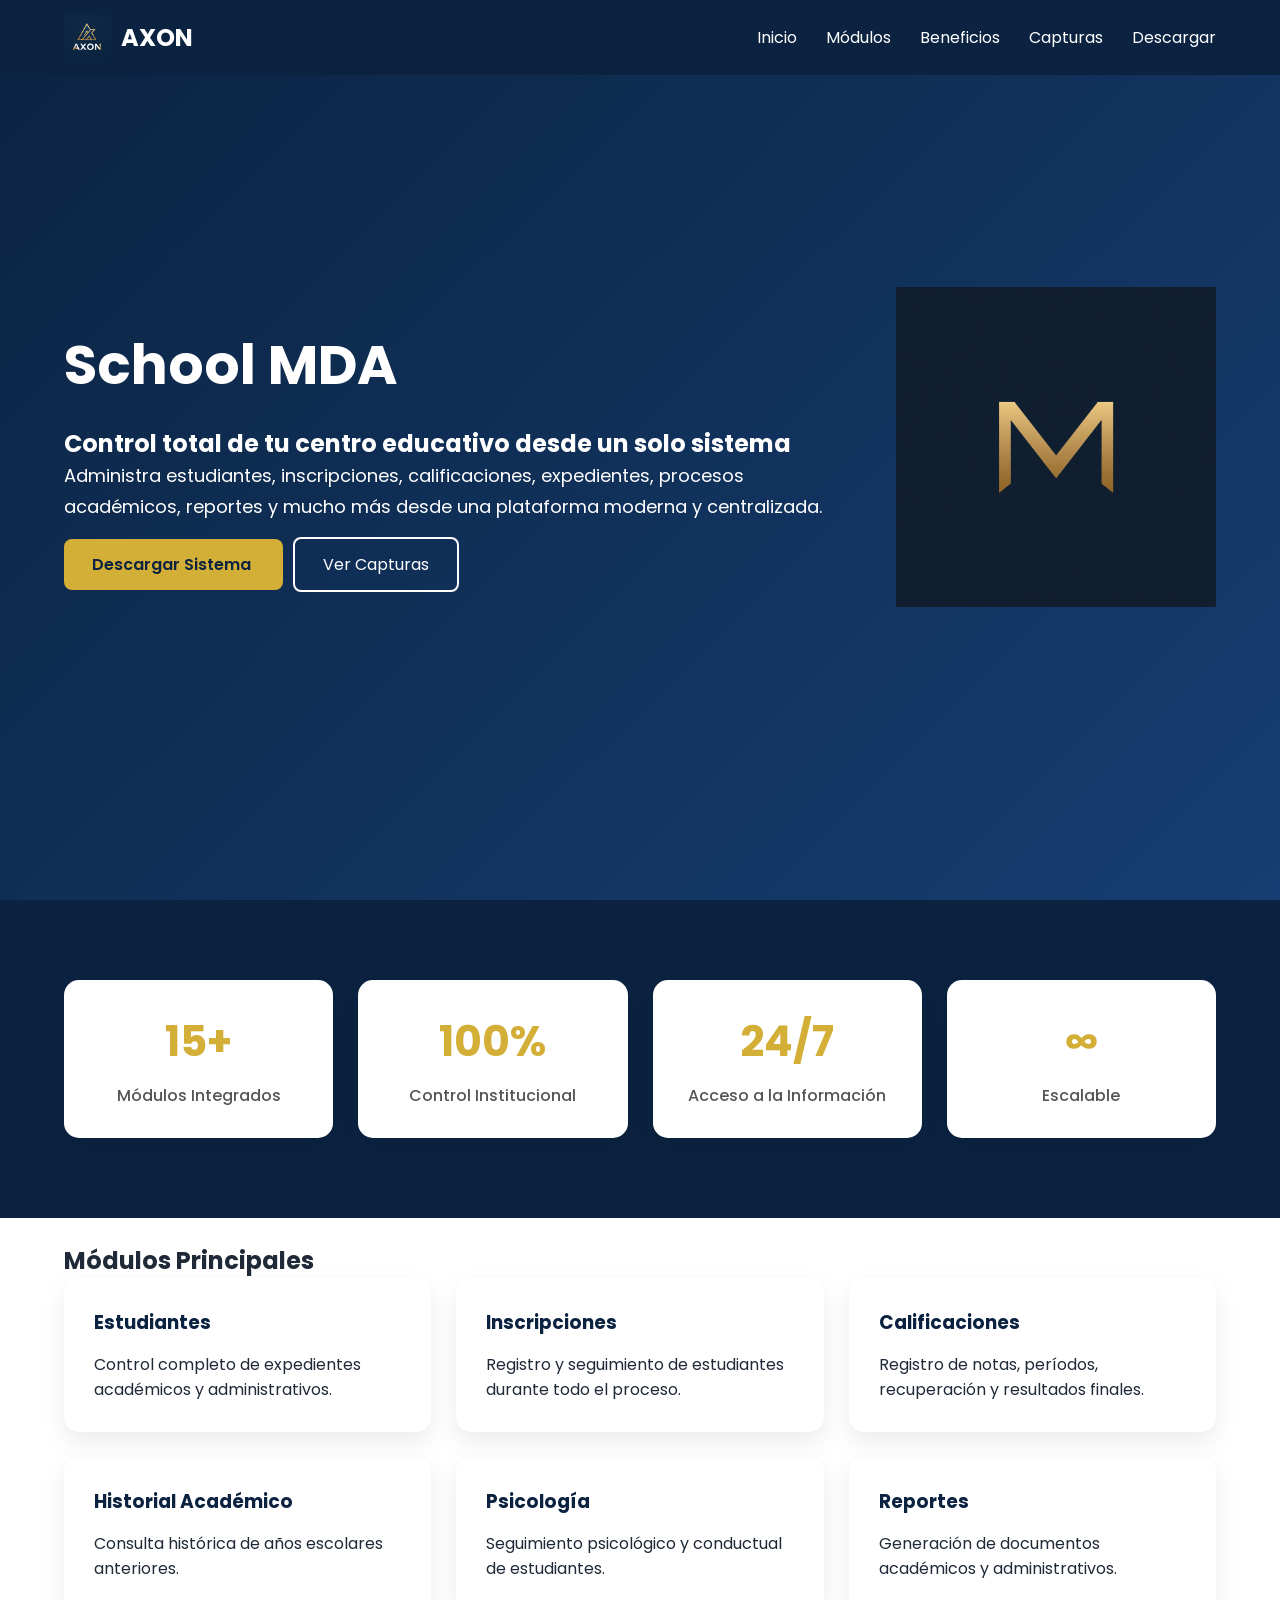
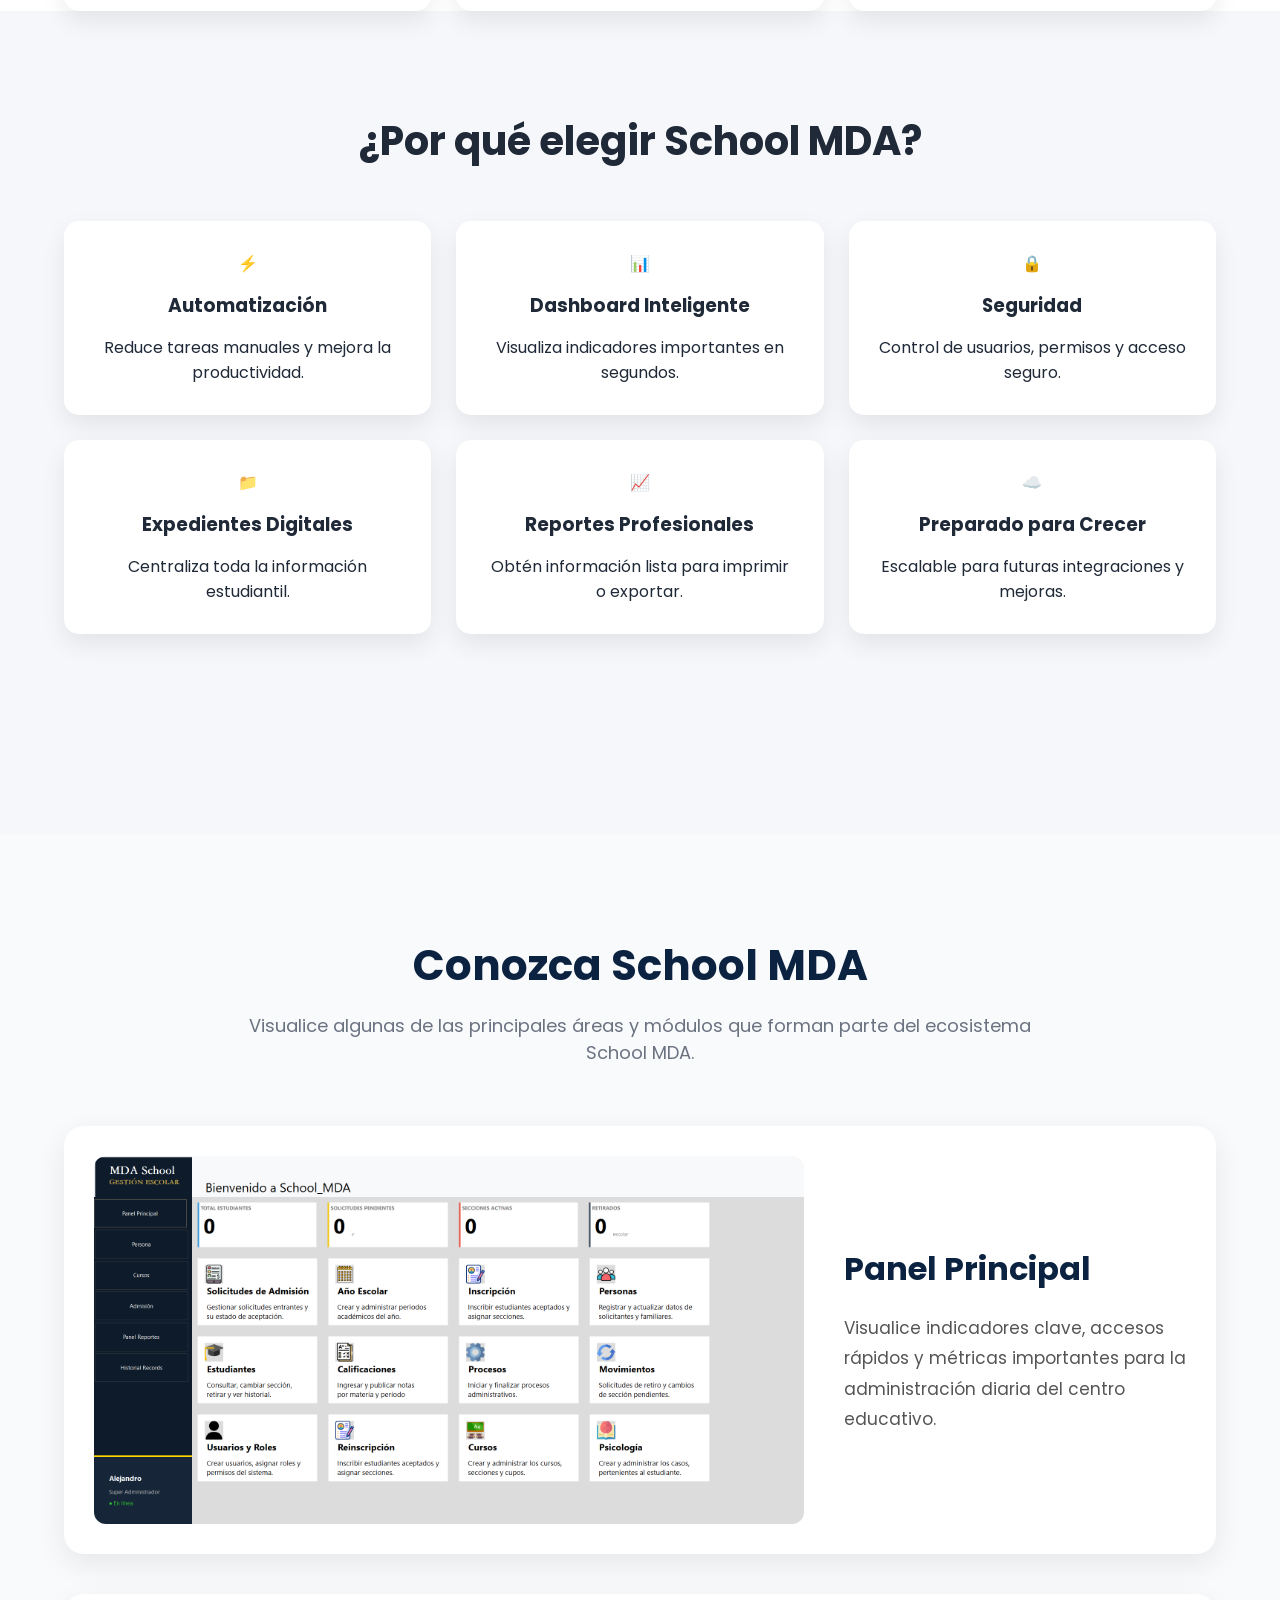
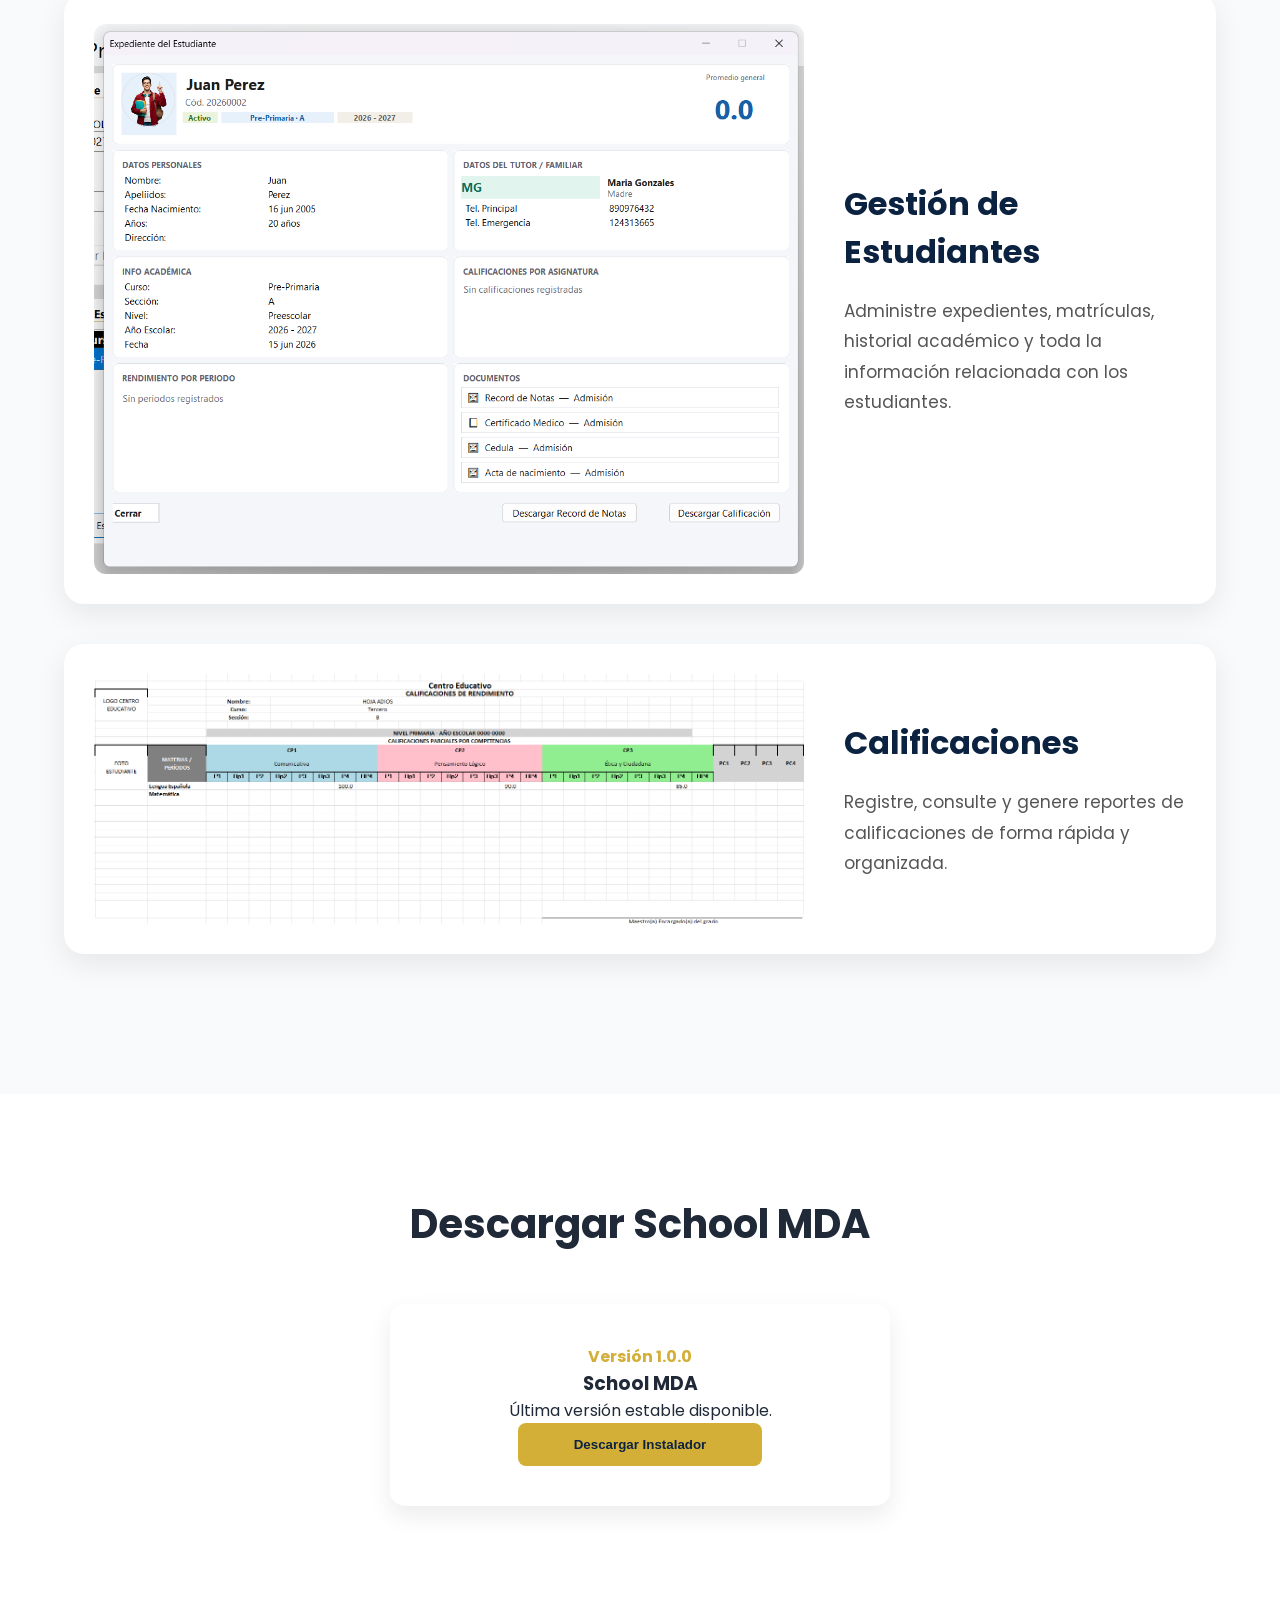
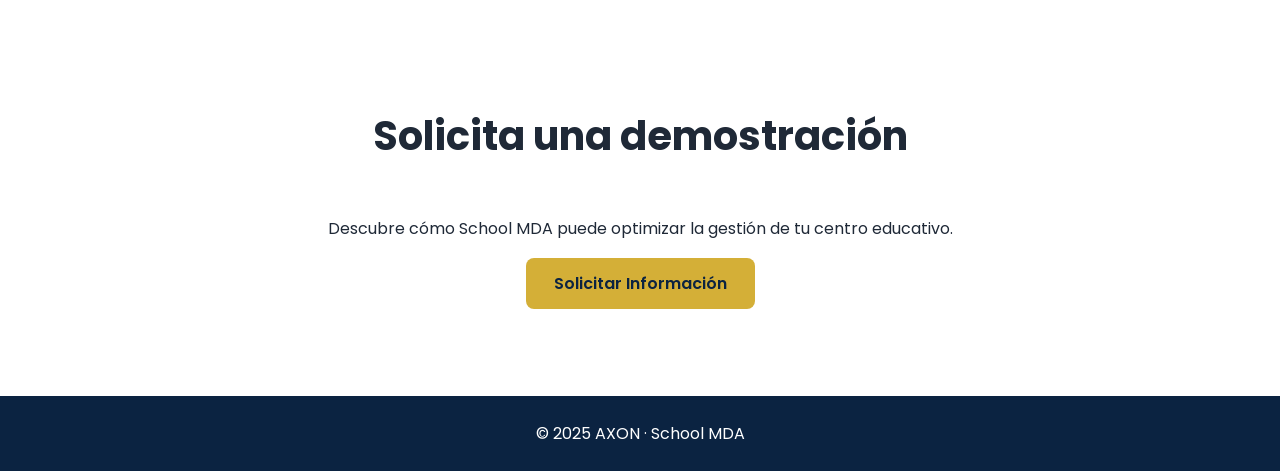
==== proyectos/school-mda.html @ c7d33810 "Update school-mda.html" ====
<!DOCTYPE html>
<html lang="es">
<head>
    <meta charset="UTF-8">
    <meta name="viewport" content="width=device-width, initial-scale=1.0">
    <title>School MDA | AXON</title>

    <link rel="stylesheet" href="../css/style.css">

    <link rel="preconnect" href="https://fonts.googleapis.com">
    <link href="https://fonts.googleapis.com/css2?family=Poppins:wght@300;400;500;600;700&display=swap" rel="stylesheet">
</head>
<body>

    <!-- NAVBAR -->

    <header class="navbar">

        <div class="container nav-content">

            <div class="logo">
                <img src="../img/AXON Logo.png" alt="AXON">
                <span>AXON</span>
            </div>

            <nav>
                <a href="https://zeus200122.github.io/AXON-SITE/">Inicio</a>
                <a href="#modulos">Módulos</a>
                <a href="#beneficios">Beneficios</a>
                <a href="#capturas">Capturas</a>
                <a href="#descargar">Descargar</a>
            </nav>

        </div>

    </header>

    <!-- HERO -->

    <section class="hero">

        <div class="container hero-content">

            <div class="hero-text">

                <h1>
                    School MDA
                </h1>

                <h2>
                    Control total de tu centro educativo desde un solo sistema
                </h2>

                <p>
                    Administra estudiantes, inscripciones, calificaciones,
                    expedientes, procesos académicos, reportes y mucho más
                    desde una plataforma moderna y centralizada.
                </p>

                <div class="hero-buttons">

                    <a href="#descargar" class="btn-primary">
                        Descargar Sistema
                    </a>

                    <a href="#capturas" class="btn-secondary">
                        Ver Capturas
                    </a>

                </div>

            </div>

            <div class="hero-image">
                <img src="../img/school-mda-logo.jpg" alt="School MDA">
            </div>

        </div>

    </section>

    <!-- ESTADISTICAS -->

   <section class="stats">

        <div class="container">

            <div class="stats-grid">

                <div class="stat-card">
                    <h3>15+</h3>
                    <p>Módulos Integrados</p>
                </div>

                <div class="stat-card">
                    <h3>100%</h3>
                    <p>Control Institucional</p>
                </div>

                <div class="stat-card">
                    <h3>24/7</h3>
                    <p>Acceso a la Información</p>
                </div>

                <div class="stat-card">
                    <h3>∞</h3>
                    <p>Escalable</p>
                </div>

            </div>

        </div>

    </section>

    <!-- MODULOS -->

    <section class="modules" id="modulos">

        <div class="container">

                        <br>

            <h2>Módulos Principales</h2>

            <div class="cards">

                <div class="card">
                    <h3>Estudiantes</h3>
                    <p>Control completo de expedientes académicos y administrativos.</p>
                </div>

                <div class="card">
                    <h3>Inscripciones</h3>
                    <p>Registro y seguimiento de estudiantes durante todo el proceso.</p>
                </div>

                <div class="card">
                    <h3>Calificaciones</h3>
                    <p>Registro de notas, períodos, recuperación y resultados finales.</p>
                </div>

                <div class="card">
                    <h3>Historial Académico</h3>
                    <p>Consulta histórica de años escolares anteriores.</p>
                </div>

                <div class="card">
                    <h3>Psicología</h3>
                    <p>Seguimiento psicológico y conductual de estudiantes.</p>
                </div>

                <div class="card">
                    <h3>Reportes</h3>
                    <p>Generación de documentos académicos y administrativos.</p>
                </div>

            </div>

        </div>

    </section>

    <!-- BENEFICIOS -->

    <section class="features" id="beneficios">

        <div class="container">

            <h2>¿Por qué elegir School MDA?</h2>

            <div class="feature-grid">

                <div class="feature">
                    ⚡
                    <h3>Automatización</h3>
                    <p>Reduce tareas manuales y mejora la productividad.</p>
                </div>

                <div class="feature">
                    📊
                    <h3>Dashboard Inteligente</h3>
                    <p>Visualiza indicadores importantes en segundos.</p>
                </div>

                <div class="feature">
                    🔒
                    <h3>Seguridad</h3>
                    <p>Control de usuarios, permisos y acceso seguro.</p>
                </div>

                <div class="feature">
                    📁
                    <h3>Expedientes Digitales</h3>
                    <p>Centraliza toda la información estudiantil.</p>
                </div>

                <div class="feature">
                    📈
                    <h3>Reportes Profesionales</h3>
                    <p>Obtén información lista para imprimir o exportar.</p>
                </div>

                <div class="feature">
                    ☁️
                    <h3>Preparado para Crecer</h3>
                    <p>Escalable para futuras integraciones y mejoras.</p>
                </div>

                <br>
                <br>
                <br>

            </div>

        </div>

    </section>

    <!-- CAPTURAS -->

    <section class="screenshots" id="capturas">

    <div class="container">

        <h2>Conozca School MDA</h2>

        <p class="section-description">
            Visualice algunas de las principales áreas y módulos que forman parte del ecosistema School MDA.
        </p>

        <div class="screenshot-card">

            <img src="../img/dashboard.png" alt="Dashboard">

            <div class="screenshot-content">
                <h3>Panel Principal</h3>

                <p>
                    Visualice indicadores clave, accesos rápidos y métricas
                    importantes para la administración diaria del centro educativo.
                </p>
            </div>

        </div>

        <div class="screenshot-card">

            <img src="../img/estudiantes.png" alt="Estudiantes">

            <div class="screenshot-content">
                <h3>Gestión de Estudiantes</h3>

                <p>
                    Administre expedientes, matrículas, historial académico
                    y toda la información relacionada con los estudiantes.
                </p>
            </div>

        </div>

        <div class="screenshot-card">

            <img src="../img/calificaciones.png" alt="Calificaciones">

            <div class="screenshot-content">
                <h3>Calificaciones</h3>

                <p>
                    Registre, consulte y genere reportes de calificaciones
                    de forma rápida y organizada.
                </p>
            </div>

        </div>

    </div>

</section>

    <!-- DESCARGA -->

    <section class="updates" id="descargar">

        <div class="container">

            <h2>Descargar School MDA</h2>

            <div class="update-card">

                <span class="version">
                    Versión 1.0.0
                </span>

                <h3>School MDA</h3>

                <p>
                    Última versión estable disponible.
                </p>


                <button class="btn-primary">
                    <a
                    href="https://github.com/Zeus200122/School_MDA-Releases/releases/download/v1.0.0/School_MDA_Installer_v1.0.0.exe"
                    class="btn-primary">

                    Descargar Instalador

                </a>
                </button>

                

            </div>

        </div>

    </section>

    <!-- CONTACTO -->

    <section class="contact">

        <div class="container">

            <h2>Solicita una demostración</h2>

            <p>
                Descubre cómo School MDA puede optimizar la gestión de tu centro educativo.
            </p>

            <a href="mailto:alejandro15moyamorel@gmail.com" class="btn-primary">
                Solicitar Información
            </a>

        </div>

    </section>

    <!-- FOOTER -->

    <footer>

        <div class="container">

            <p>
                © 2025 AXON · School MDA
            </p>

        </div>

    </footer>

</body>
</html>
---- css/style.css ----
*{
    margin:0;
    padding:0;
    box-sizing:border-box;
}

html{
    scroll-behavior:smooth;
}

body{
    font-family:'Poppins',sans-serif;
    color:#1F2937;
}

.container{
    width:90%;
    max-width:1200px;
    margin:auto;
}

.navbar{
    position:fixed;
    width:100%;
    top:0;
    z-index:1000;
    background:#0B2341;
}

.nav-content{
    display:flex;
    justify-content:space-between;
    align-items:center;
    padding:15px 0;
}

.logo{
    display:flex;
    align-items:center;
    gap:10px;
    color:white;
    font-size:24px;
    font-weight:700;
}

.logo img{
    height:45px;
}

nav a{
    color:white;
    text-decoration:none;
    margin-left:25px;
    transition:.3s;
}

nav a:hover{
    color:#D4AF37;
}

.hero{
    min-height:100vh;
    background:linear-gradient(135deg,#0B2341,#163E72);
    color:white;
    display:flex;
    align-items:center;
}

.hero-content{
    display:flex;
    justify-content:space-between;
    align-items:center;
    gap:50px;
}

.hero-text h1{
    font-size:55px;
    margin-bottom:20px;
}

.hero-text p{
    font-size:18px;
    line-height:1.7;
}

.hero-buttons{
    margin-top:30px;
}

.btn-primary{
    background:#D4AF37;
    color:#0B2341;
    padding:14px 28px;
    border-radius:8px;
    text-decoration:none;
    font-weight:600;
    border:none;
    cursor:pointer;
}

.btn-secondary{
    border:2px solid white;
    color:white;
    padding:14px 28px;
    border-radius:8px;
    text-decoration:none;
    margin-left:10px;
}

.hero-image img{
    width:320px;
}

.products,
.features,
.updates,
.contact{
    padding:100px 0;
}

.products h2,
.features h2,
.updates h2,
.contact h2{
    text-align:center;
    margin-bottom:50px;
    font-size:40px;
}

.cards{
    display:grid;
    grid-template-columns:repeat(auto-fit,minmax(280px,1fr));
    gap:25px;
}

.card{
    padding:30px;
    border-radius:15px;
    box-shadow:0 10px 25px rgba(0,0,0,.08);
}

.modules .cards{
    display:grid;
    grid-template-columns:repeat(3, 1fr);
    gap:25px;
}

.card h3{
    color:#0B2341;
    margin-bottom:15px;
}

.card ul{
    margin-top:15px;
    padding-left:20px;
}

.features{
    background:#F5F7FA;
}

.feature-grid{
    display:grid;
    grid-template-columns:repeat(3, 1fr);
    gap:25px;
}

.feature{
    background:white;
    padding:30px;
    text-align:center;
    border-radius:15px;
    box-shadow:0 10px 25px rgba(0,0,0,.08);
}

.feature h3{
    margin:15px 0;
}

.update-card{
    max-width:500px;
    margin:auto;
    text-align:center;
    padding:40px;
    border-radius:15px;
    box-shadow:0 10px 25px rgba(0,0,0,.08);
}

.version{
    color:#D4AF37;
    font-weight:bold;
}

.contact{
    text-align:center;
}

.contact p{
    margin-bottom:30px;
}

footer{
    background:#0B2341;
    color:white;
    text-align:center;
    padding:25px;
}





.screenshots{
    padding:100px 0;
    background:#F8FAFC;
}

.screenshots h2{
    text-align:center;
    font-size:42px;
    color:#0B2341;
    margin-bottom:15px;
}

.section-description{
    text-align:center;
    max-width:800px;
    margin:0 auto 60px auto;
    color:#6B7280;
    font-size:18px;
}





.screenshot-card{
    display:flex;
    align-items:center;
    gap:40px;

    background:white;

    border-radius:20px;

    padding:30px;

    margin-bottom:40px;

    box-shadow:0 10px 30px rgba(0,0,0,.08);
}

.screenshot-card img{
    width:65%;
    border-radius:12px;
}

.screenshot-content{
    flex:1;
}

.screenshot-content h3{
    font-size:32px;
    color:#0B2341;
    margin-bottom:20px;
}

.screenshot-content p{
    font-size:17px;
    line-height:1.8;
    color:#555;
}


.stats{
    padding:80px 0;
    background:#0B2341;
}

.stats-grid{
    display:grid;
    grid-template-columns:repeat(4,1fr);
    gap:25px;
}

.stat-card{
    background:white;
    border-radius:15px;
    padding:30px;
    text-align:center;
    box-shadow:0 10px 25px rgba(0,0,0,.08);
}

.stat-card h3{
    font-size:42px;
    color:#D4AF37;
    margin-bottom:10px;
}

.stat-card p{
    color:#555;
    font-weight:500;
}

@media(max-width:900px){

    .hero-content{
        flex-direction:column;
        text-align:center;
    }

    .hero-text h1{
        font-size:40px;
    }

    nav{
        display:none;
    }
}

@media(max-width:900px){

    .stats-grid{
        grid-template-columns:repeat(2,1fr);
    }

}

@media(max-width:600px){

    .stats-grid{
        grid-template-columns:1fr;
    }

}
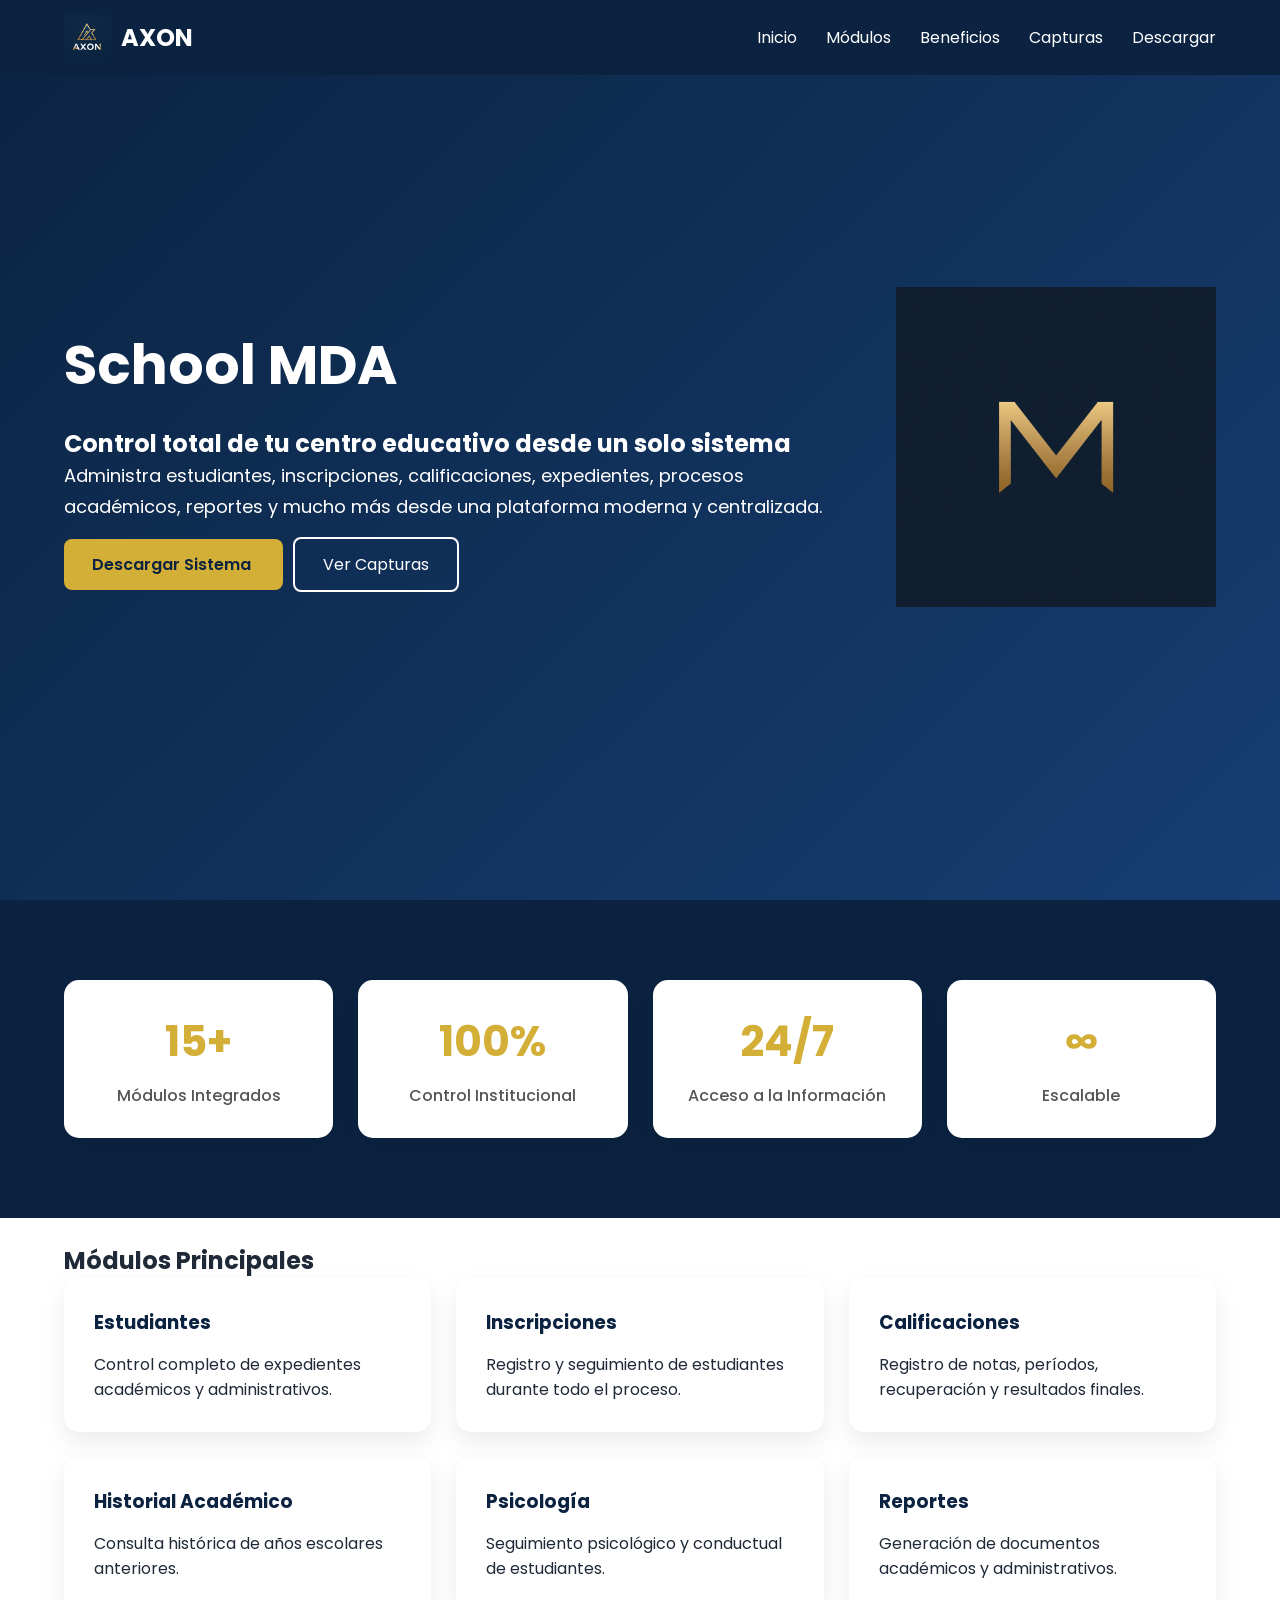
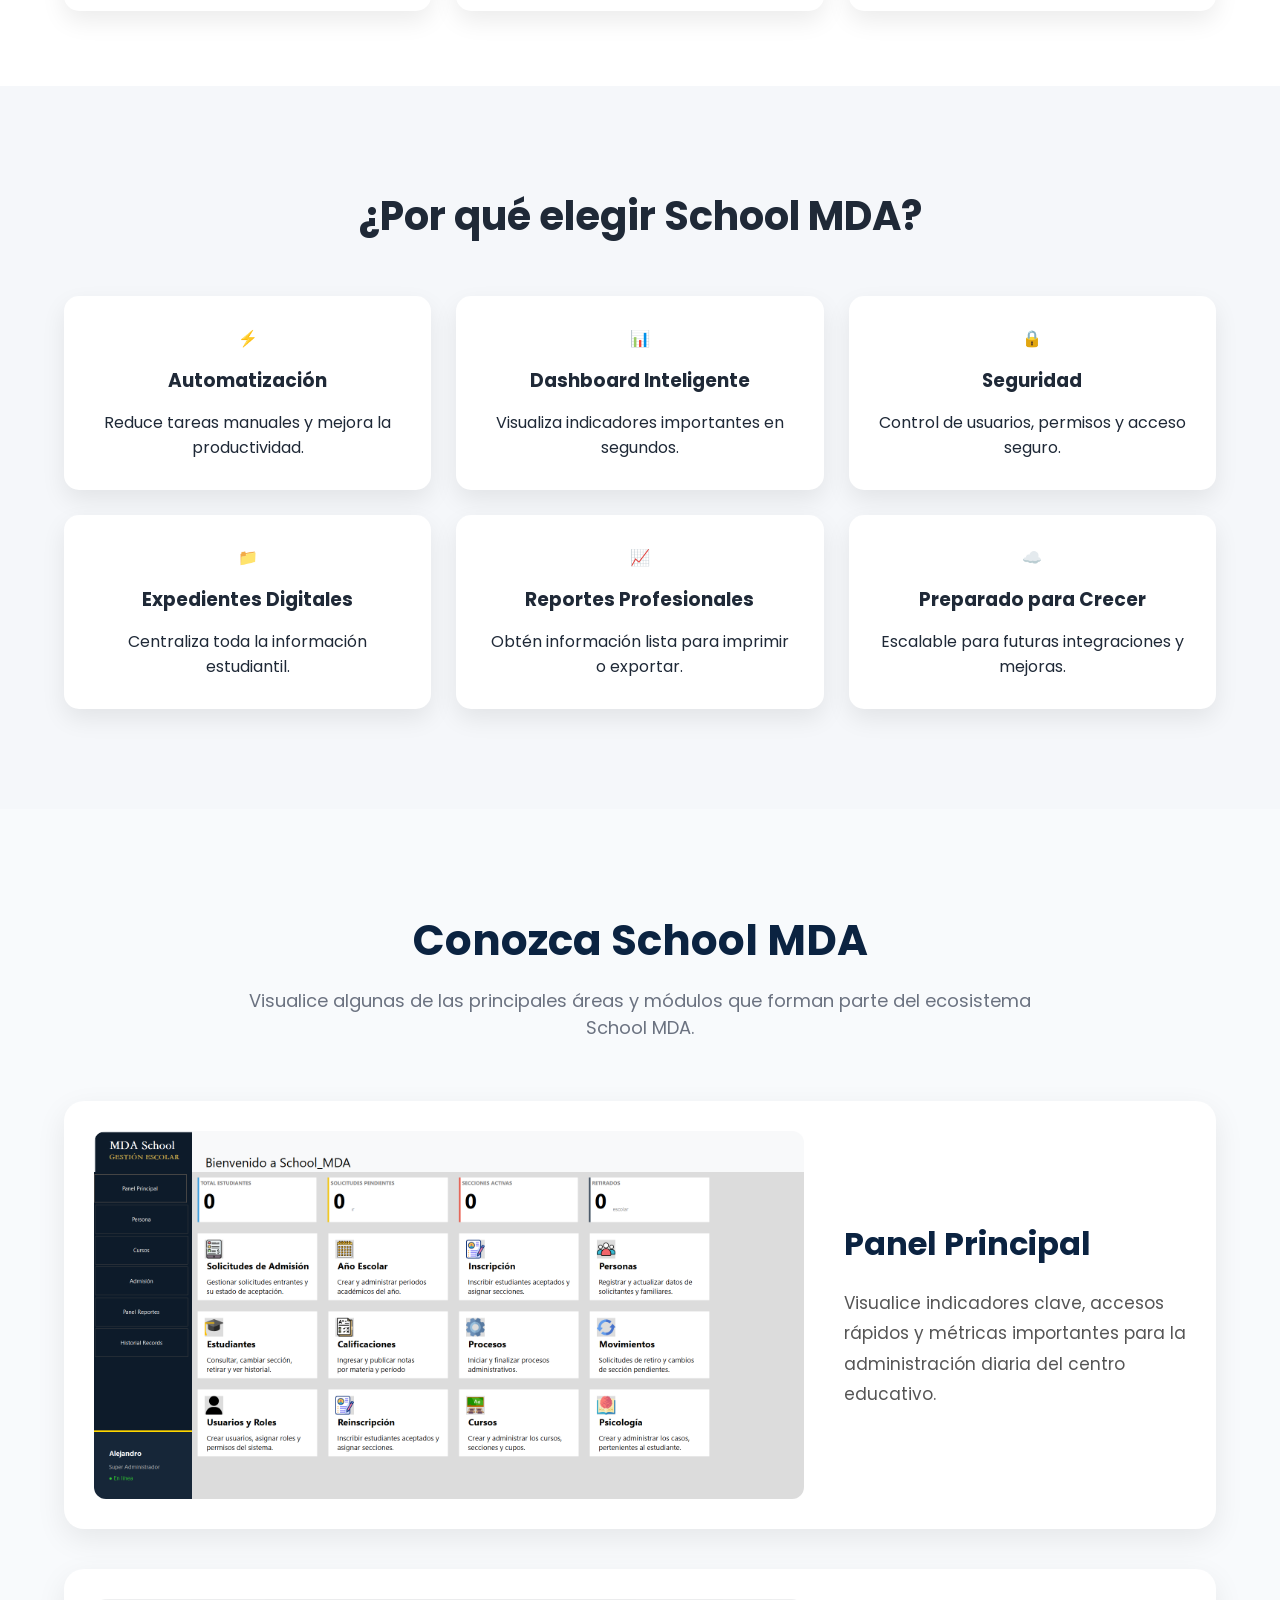
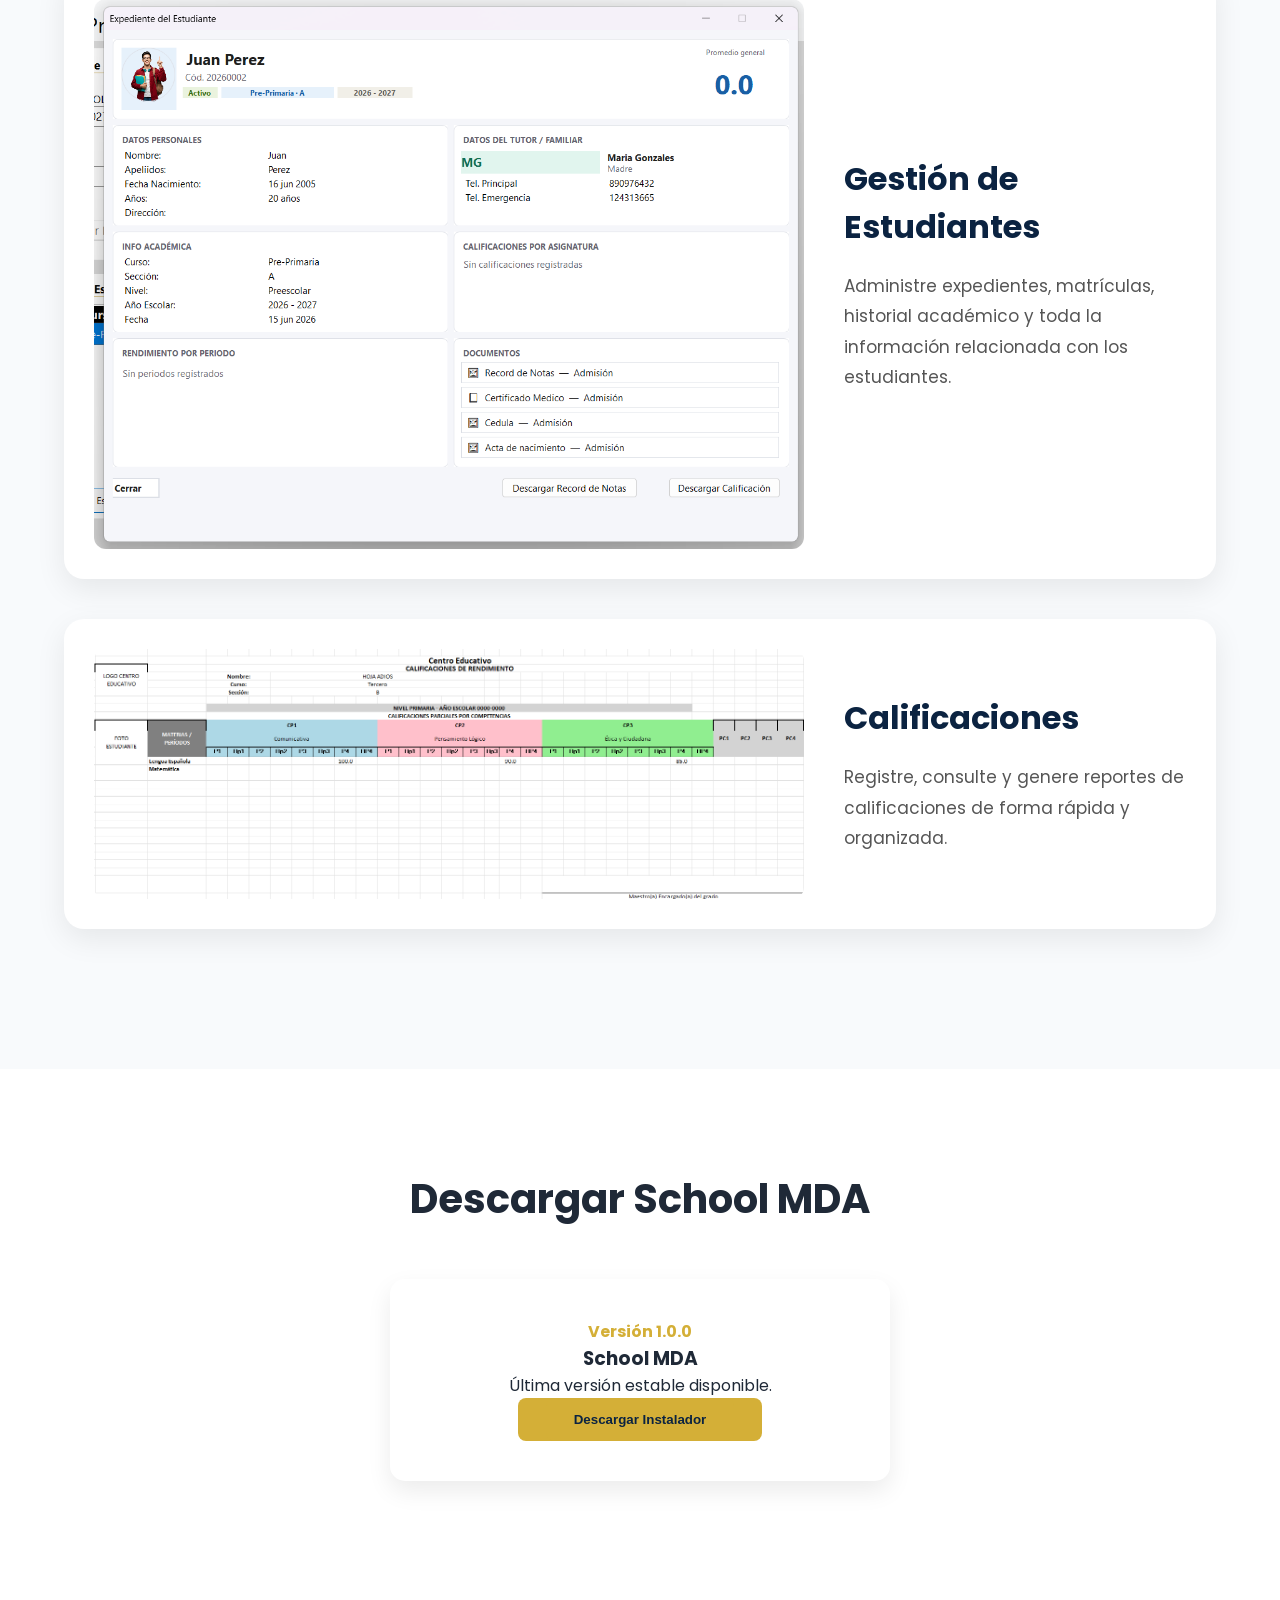
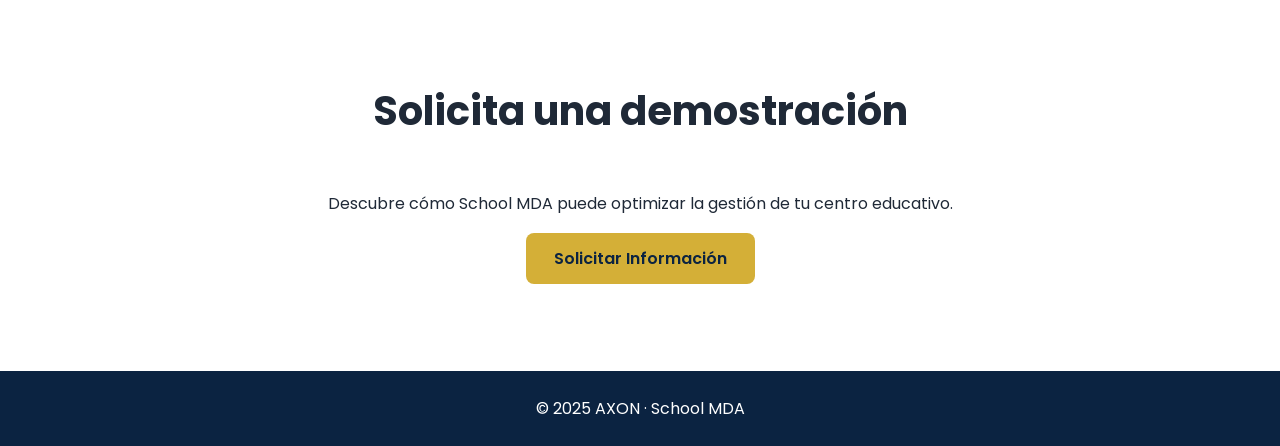
==== commit 1d9cfa7c: "Update school-mda.html" ====
--- a/proyectos/school-mda.html
+++ b/proyectos/school-mda.html
@@ -155,6 +155,9 @@
                     <p>Generación de documentos académicos y administrativos.</p>
                 </div>
 
+                <br>
+                <br>
+
             </div>
 
         </div>
@@ -207,9 +210,7 @@
                     <p>Escalable para futuras integraciones y mejoras.</p>
                 </div>
 
-                <br>
-                <br>
-                <br>
+    
 
             </div>
 
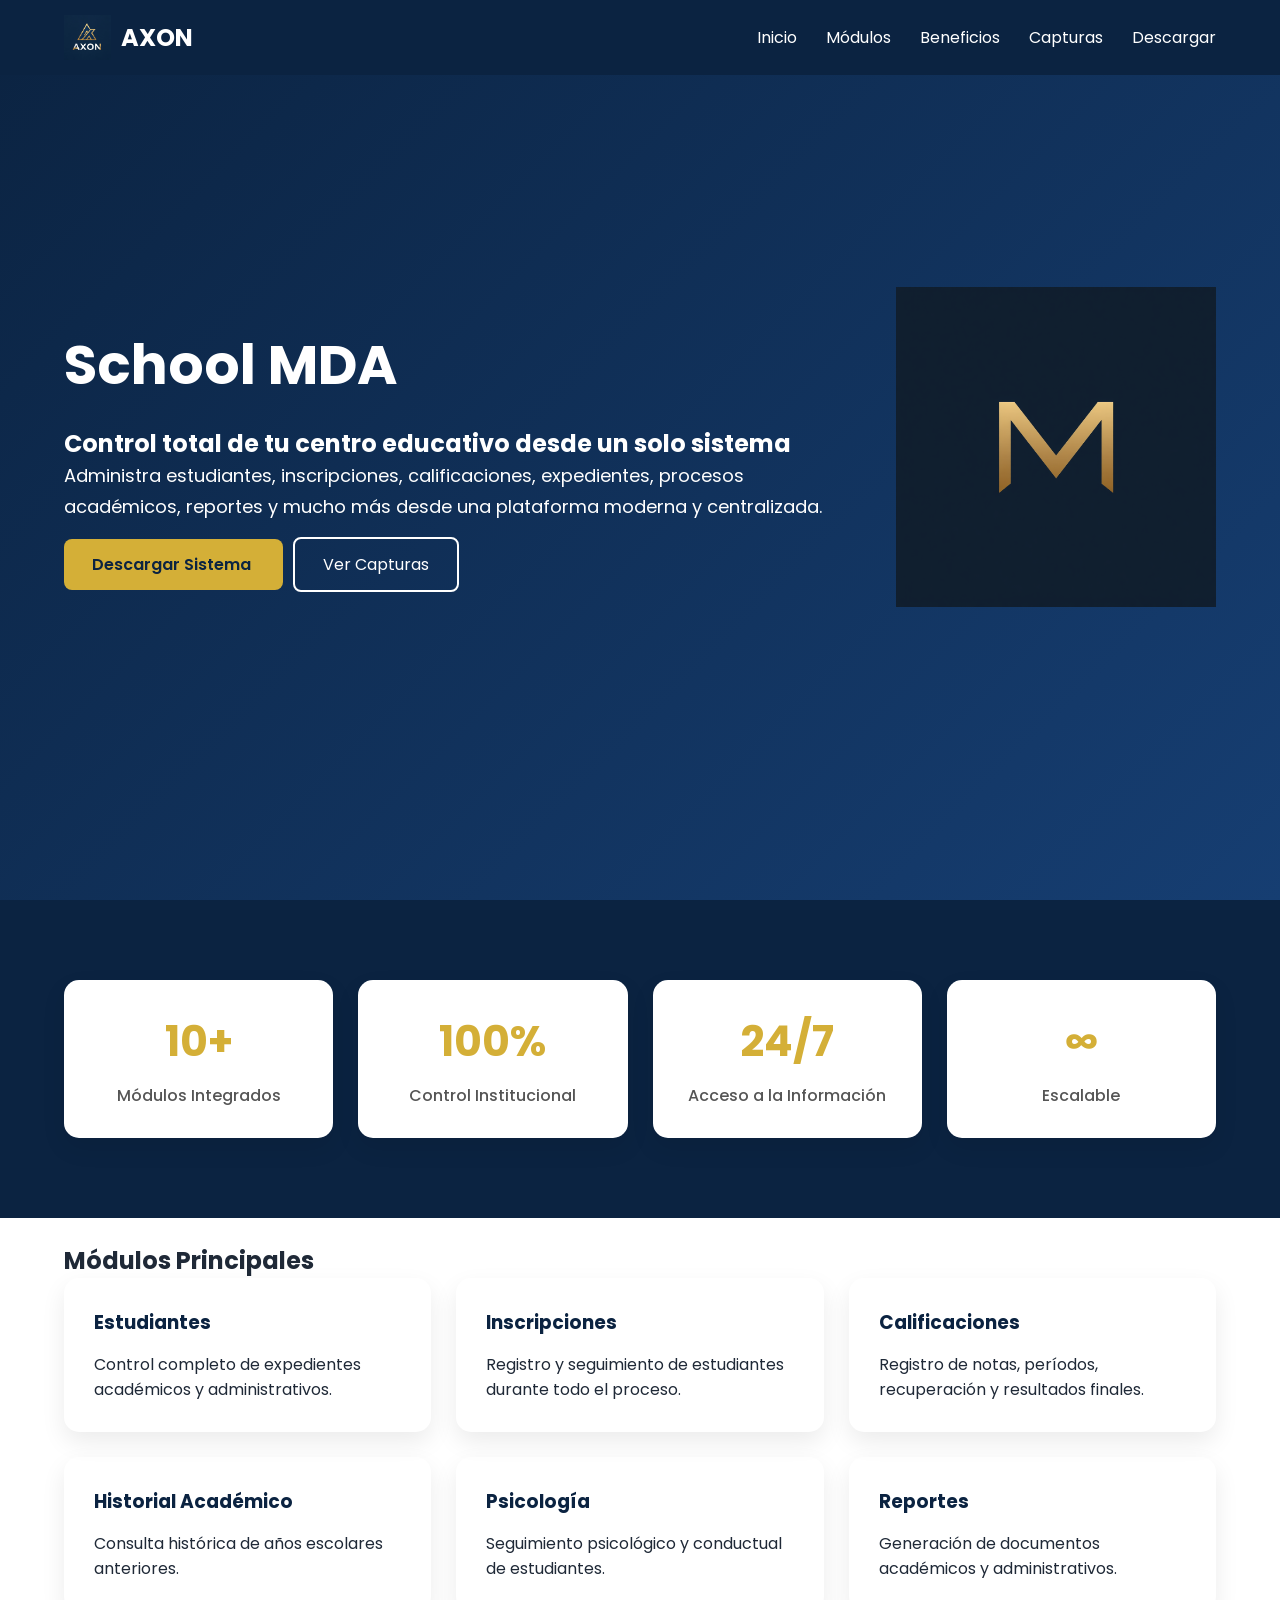
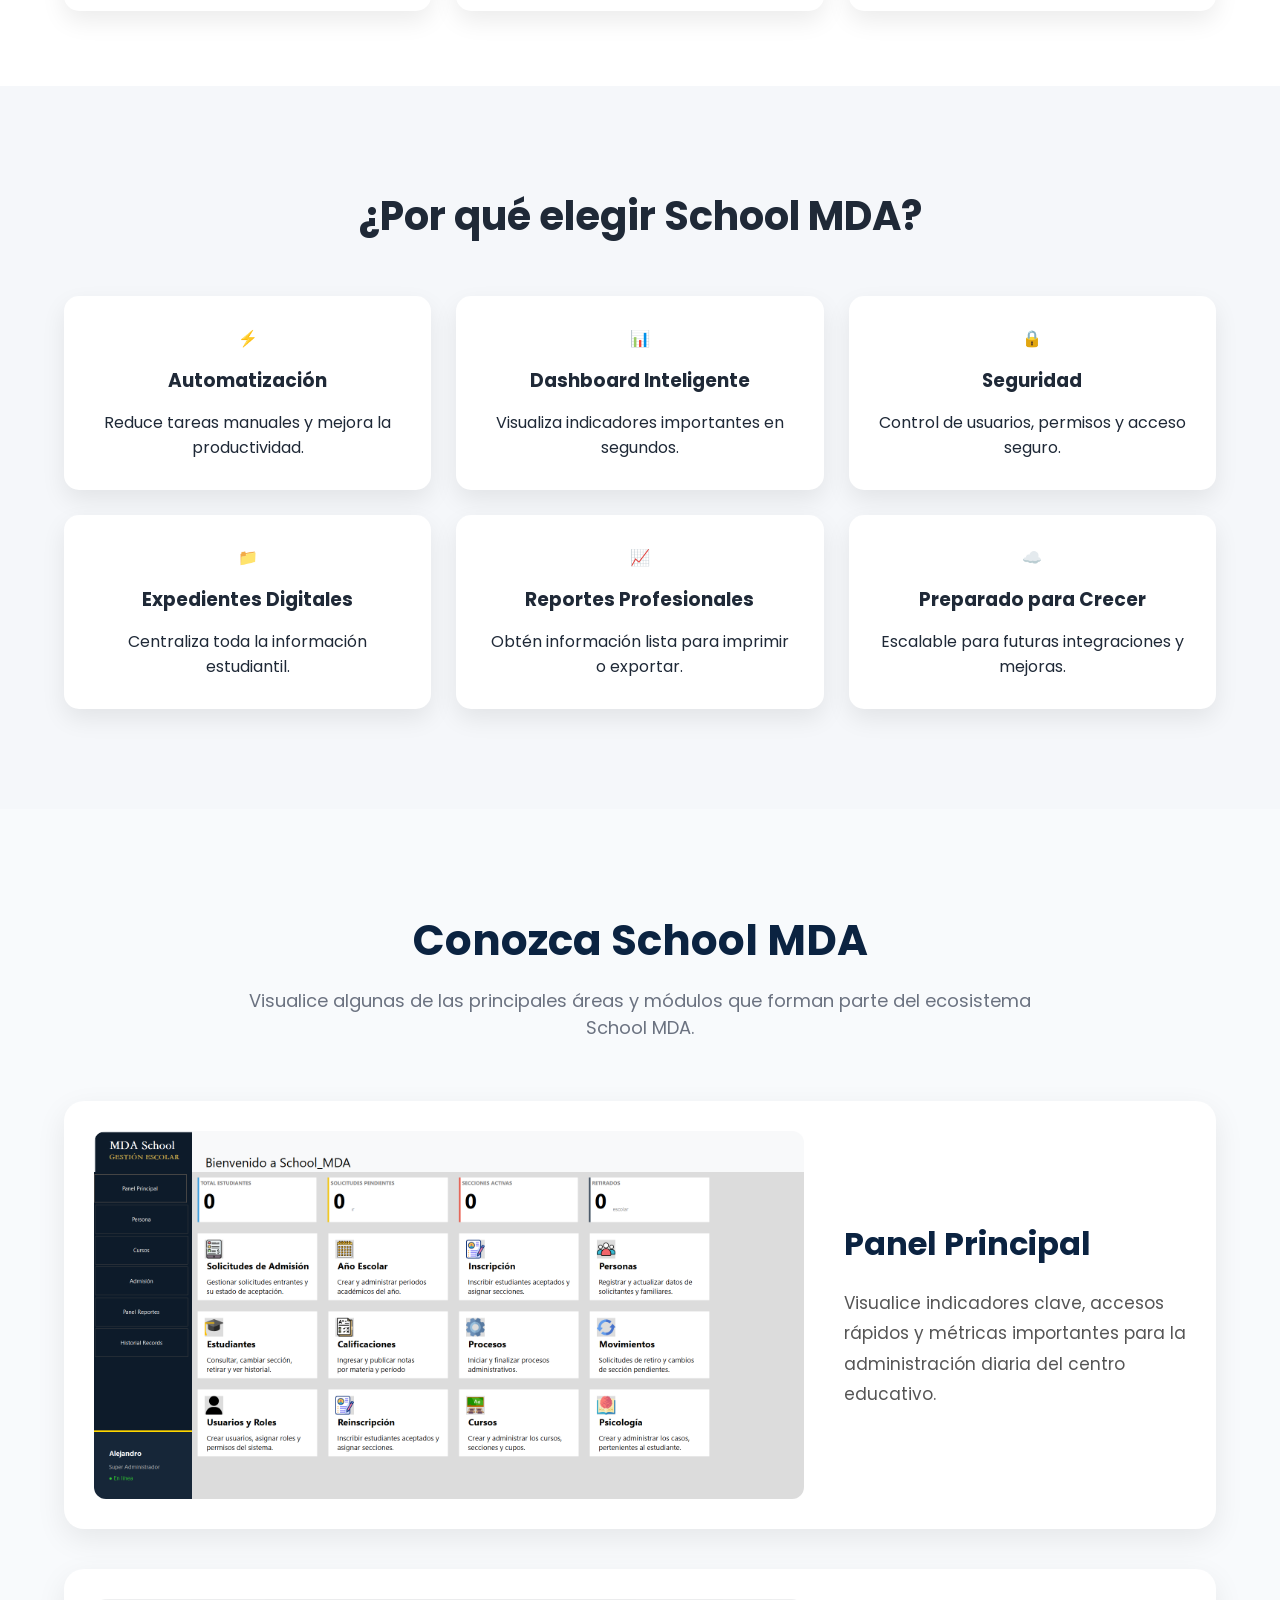
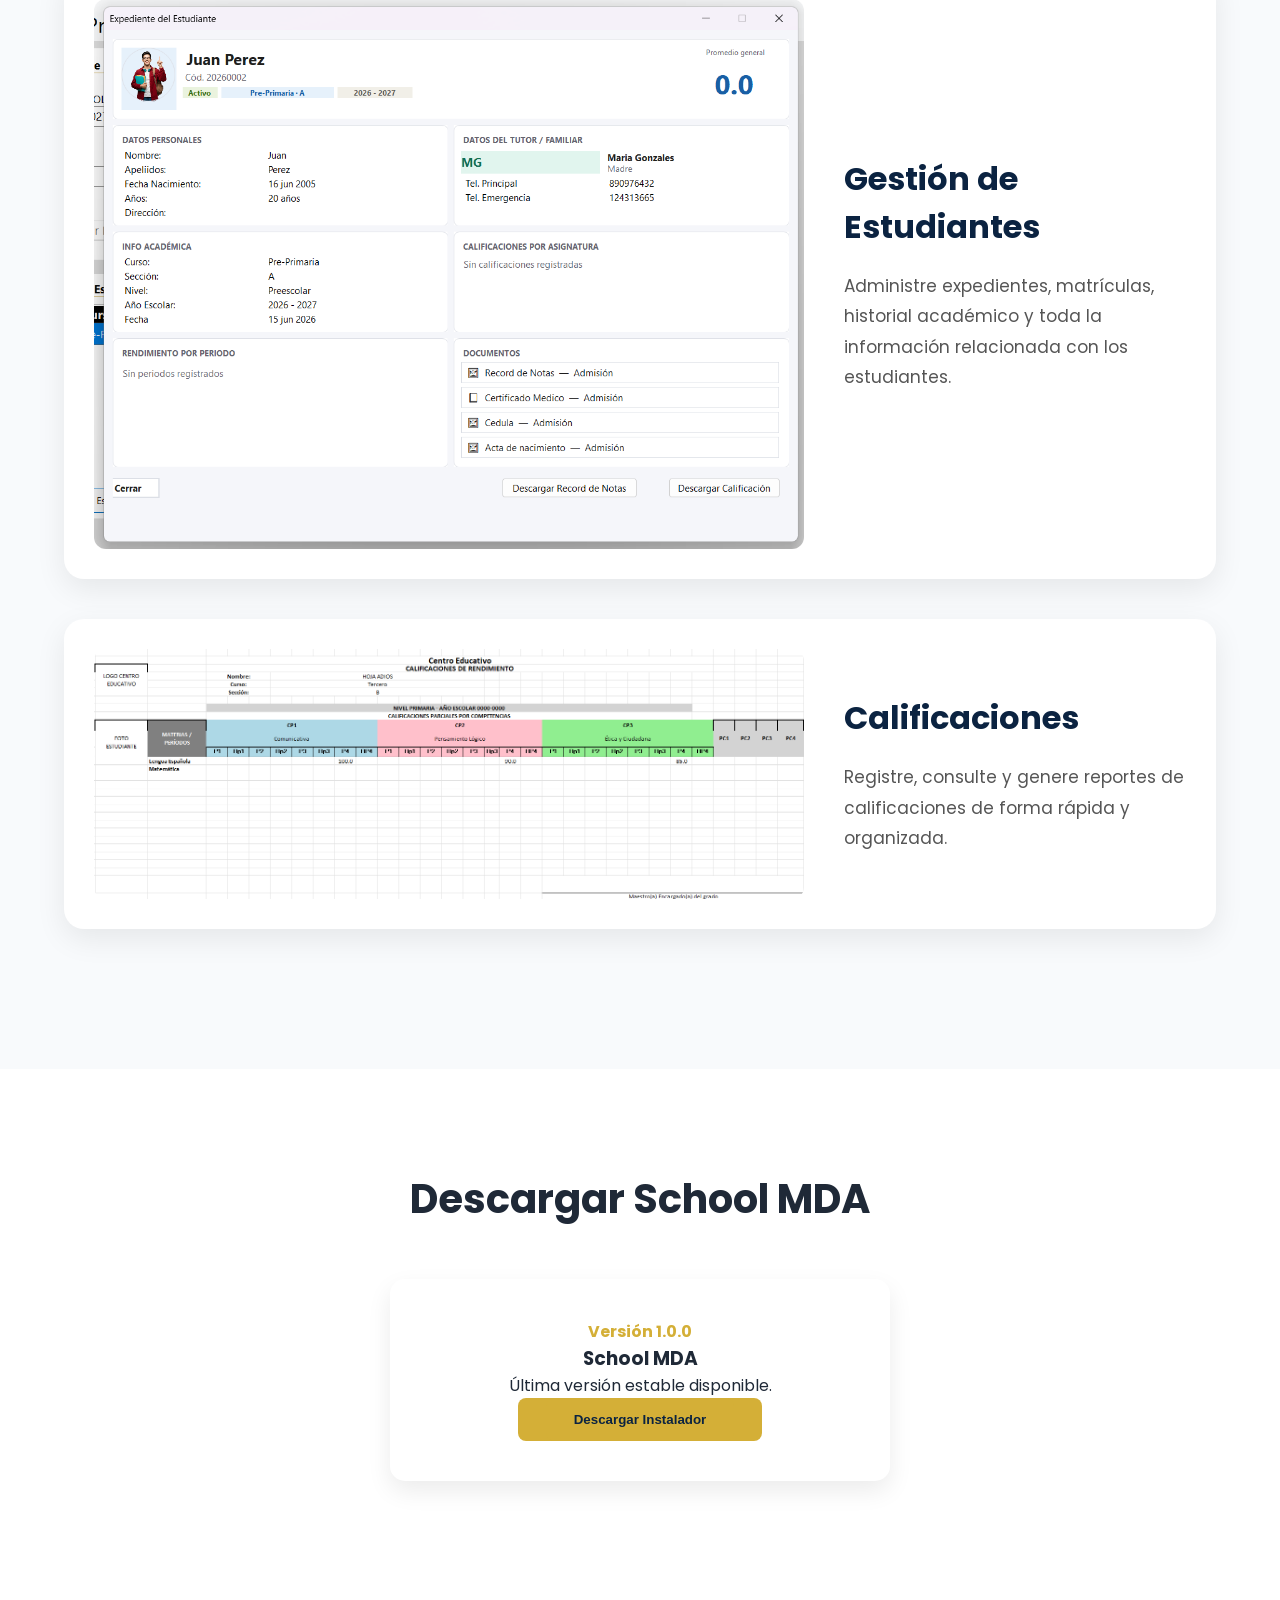
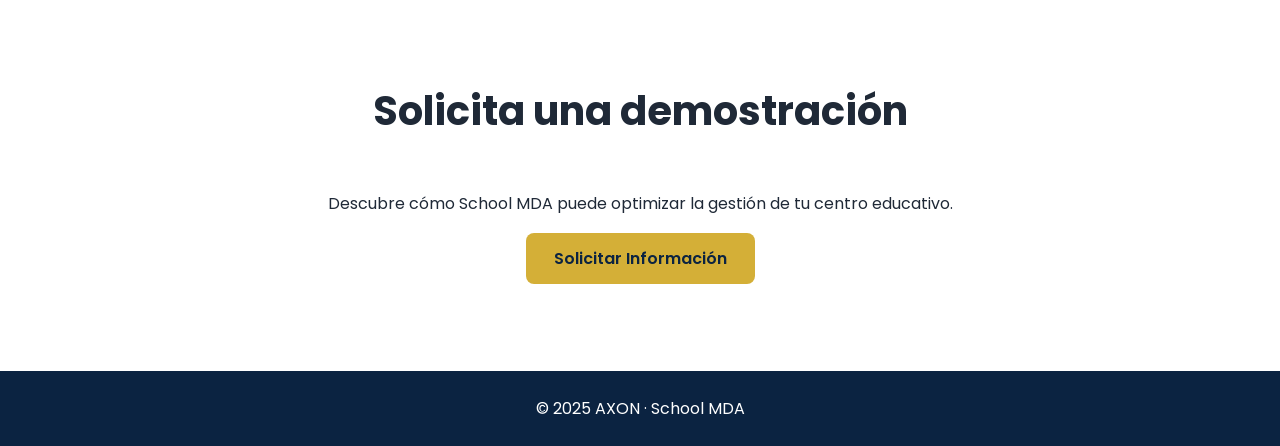
==== commit fff4be1e: "Update school-mda.html" ====
--- a/proyectos/school-mda.html
+++ b/proyectos/school-mda.html
@@ -88,7 +88,7 @@
             <div class="stats-grid">
 
                 <div class="stat-card">
-                    <h3>15+</h3>
+                    <h3>10+</h3>
                     <p>Módulos Integrados</p>
                 </div>
 
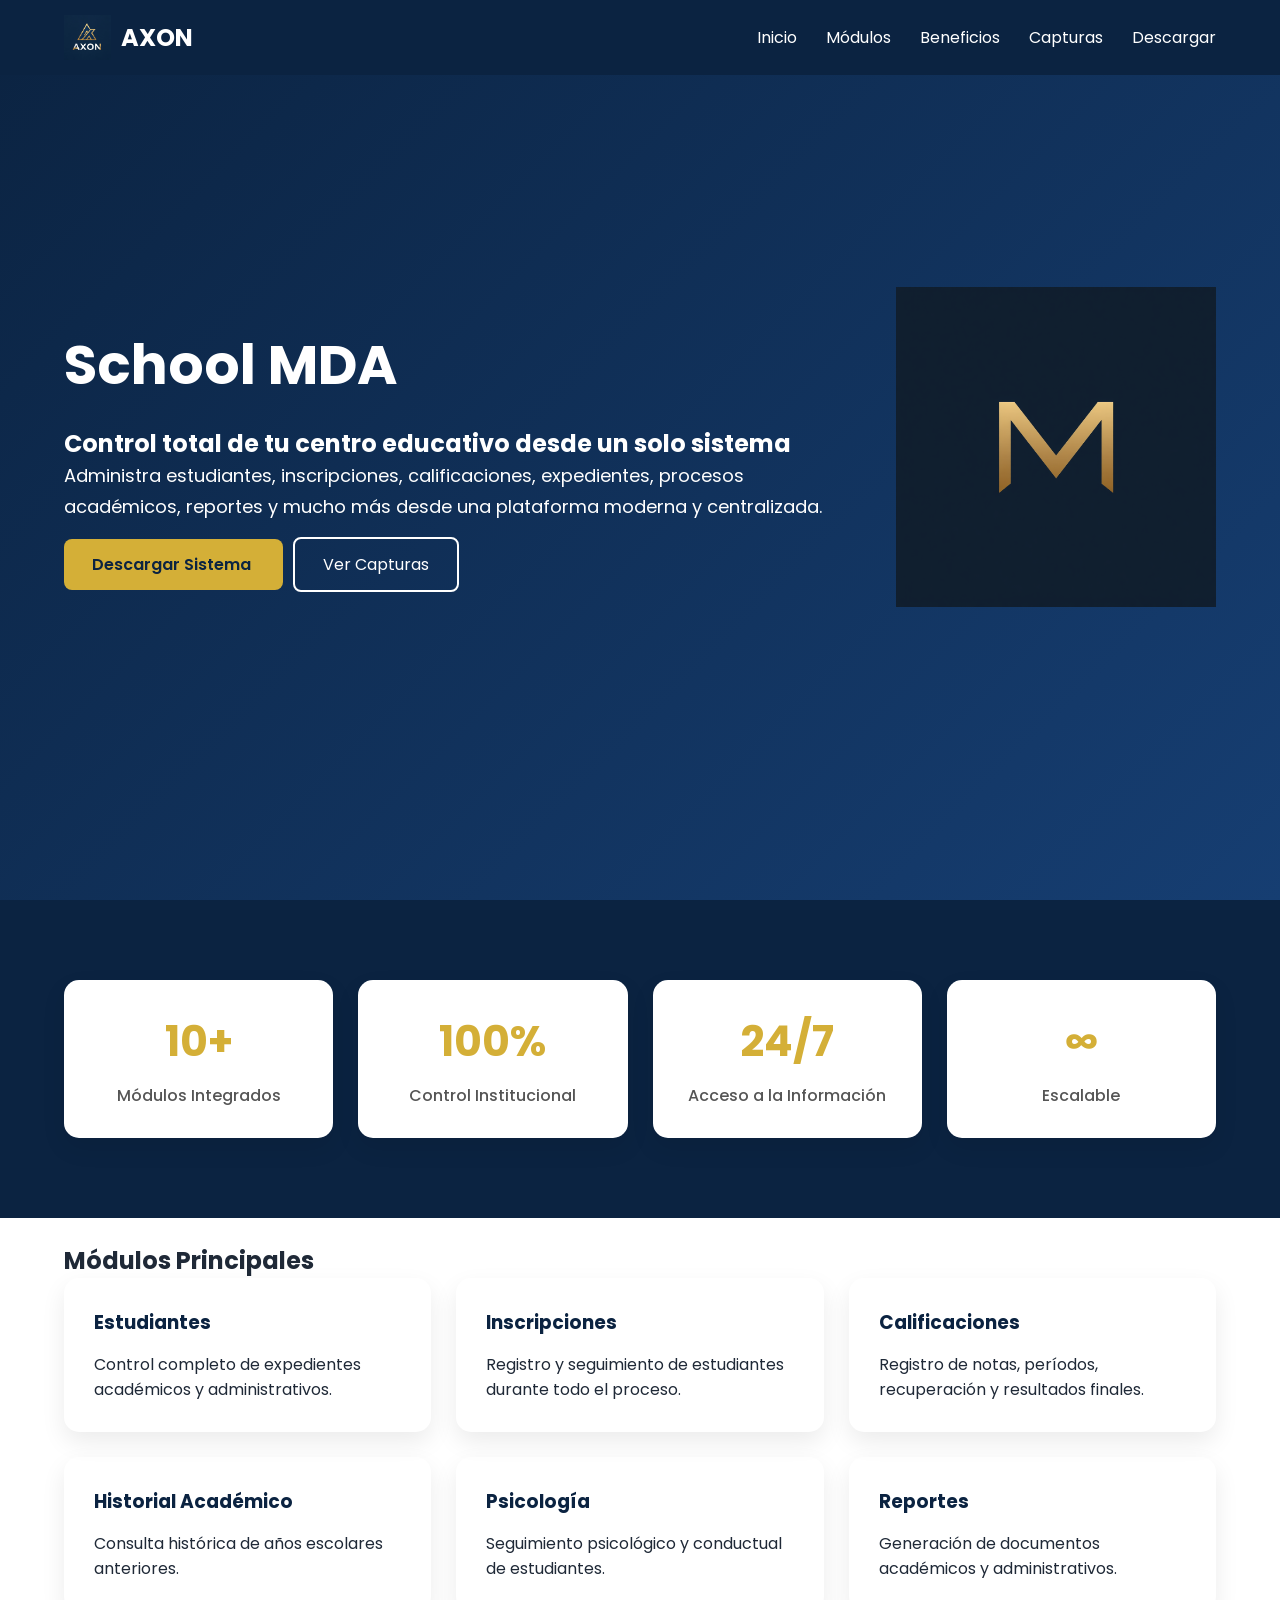
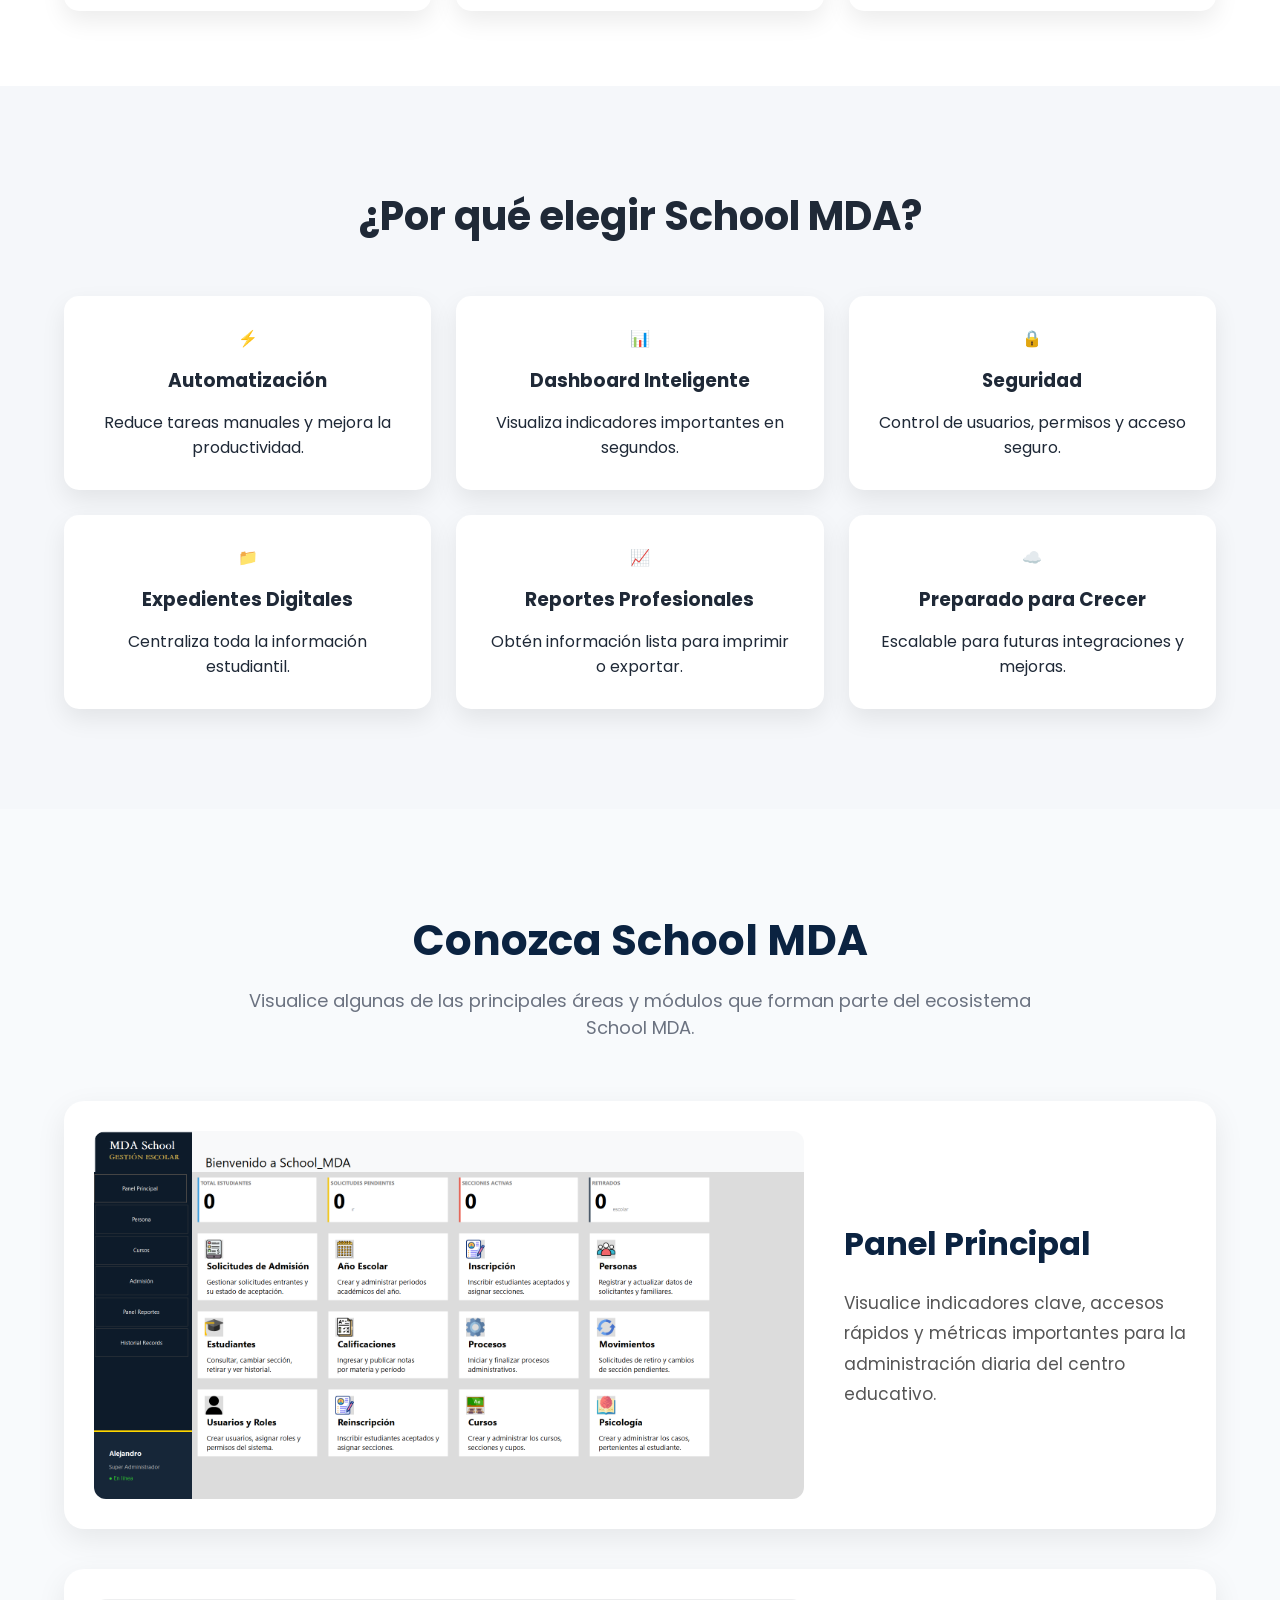
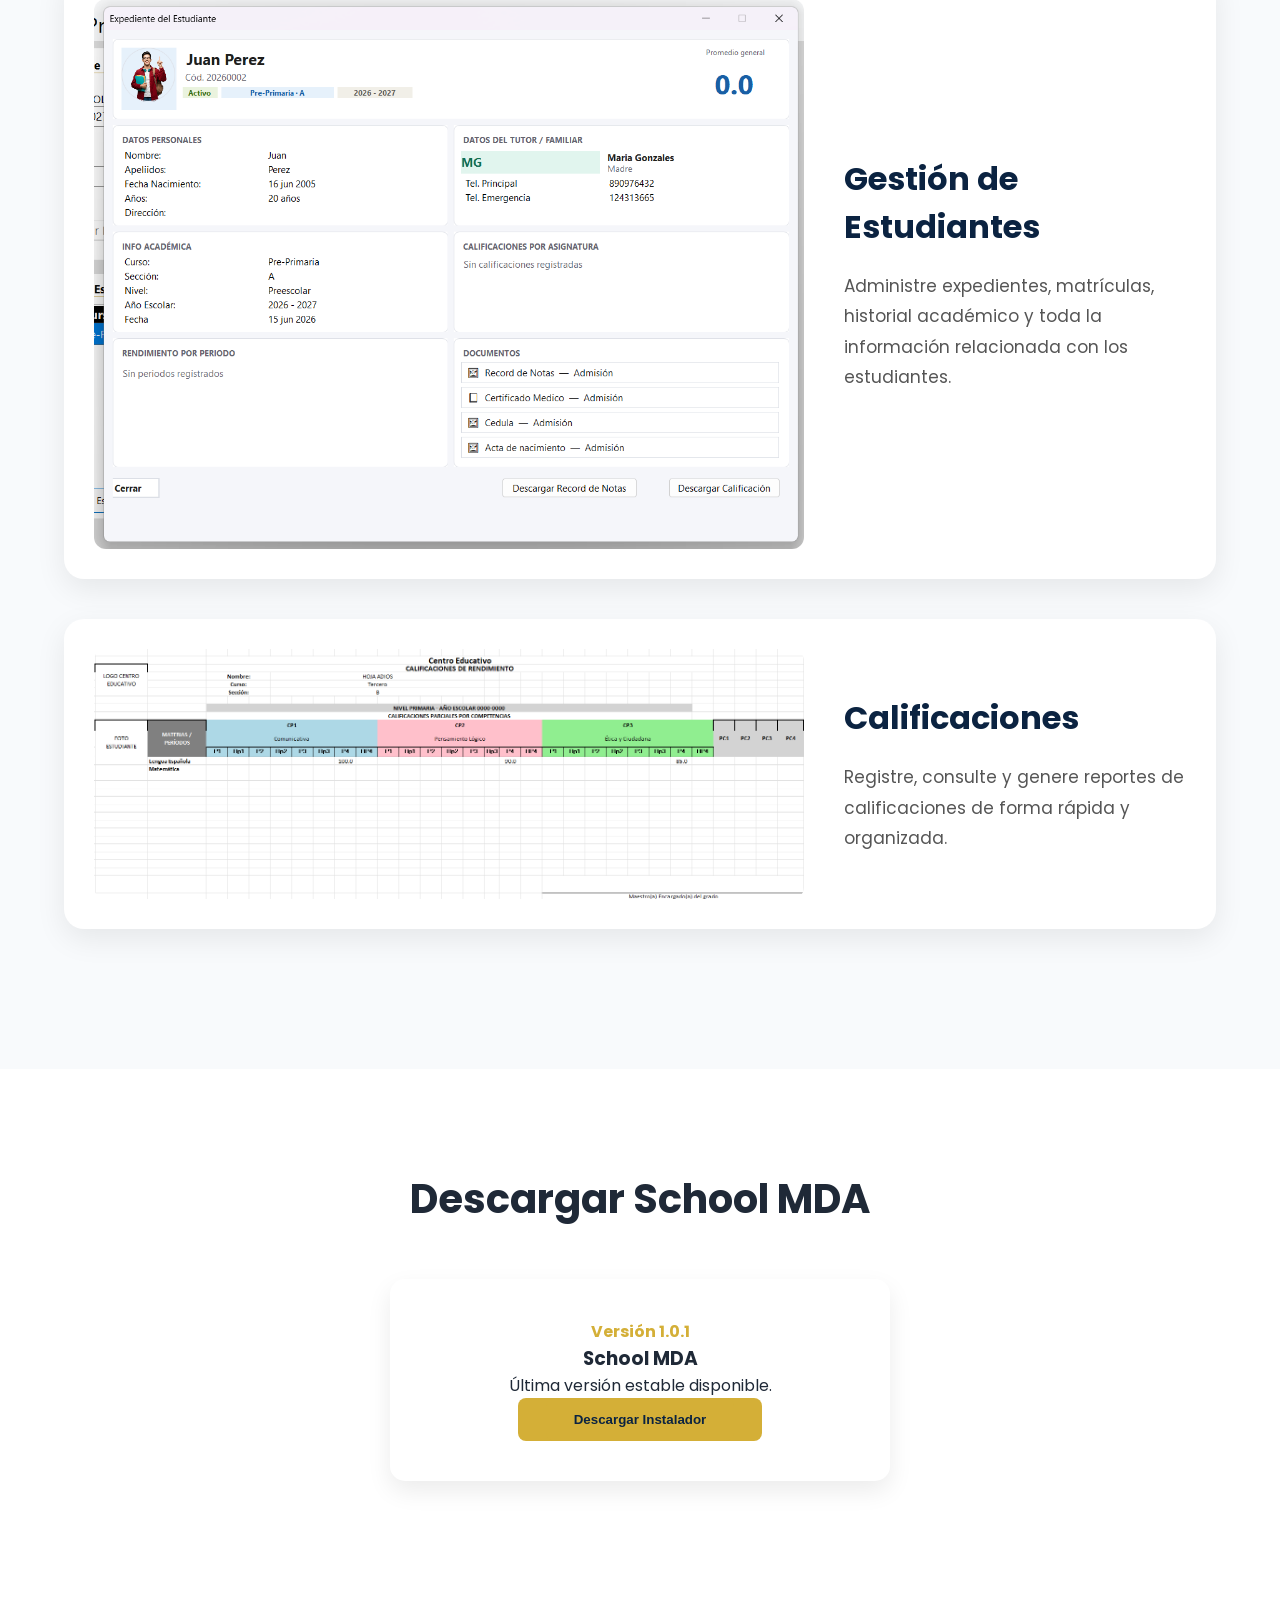
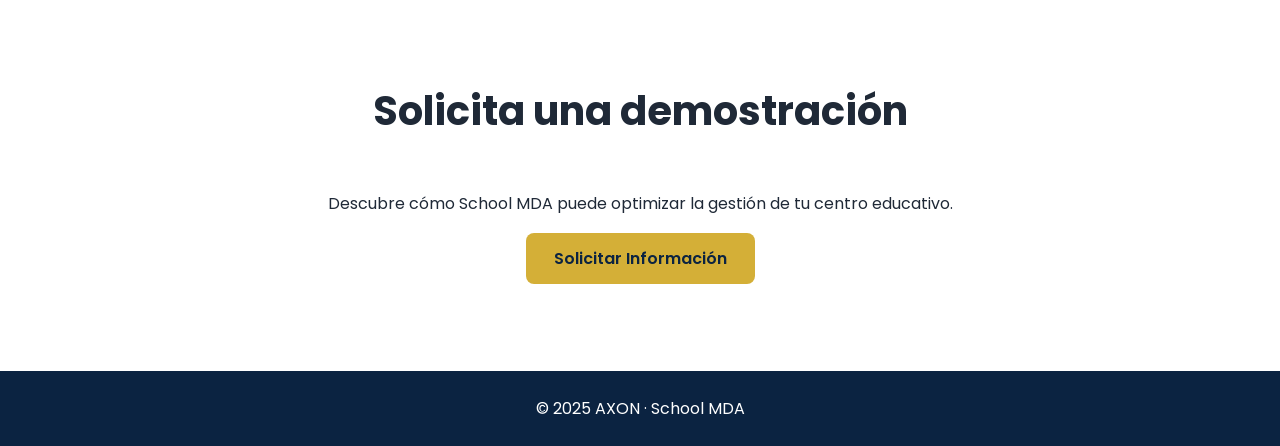
==== commit 8250d076: "Update school-mda.html" ====
--- a/proyectos/school-mda.html
+++ b/proyectos/school-mda.html
@@ -290,7 +290,7 @@
             <div class="update-card">
 
                 <span class="version">
-                    Versión 1.0.0
+                    Versión 1.0.1
                 </span>
 
                 <h3>School MDA</h3>
@@ -302,7 +302,7 @@
 
                 <button class="btn-primary">
                     <a
-                    href="https://github.com/Zeus200122/School_MDA-Releases/releases/download/v1.0.0/School_MDA_Installer_v1.0.0.exe"
+                    href="https://github.com/Zeus200122/School_MDA-Releases/releases/download/v1.0.1/School_MDA_Installer_v1.0.1.exe"
                     class="btn-primary">
 
                     Descargar Instalador
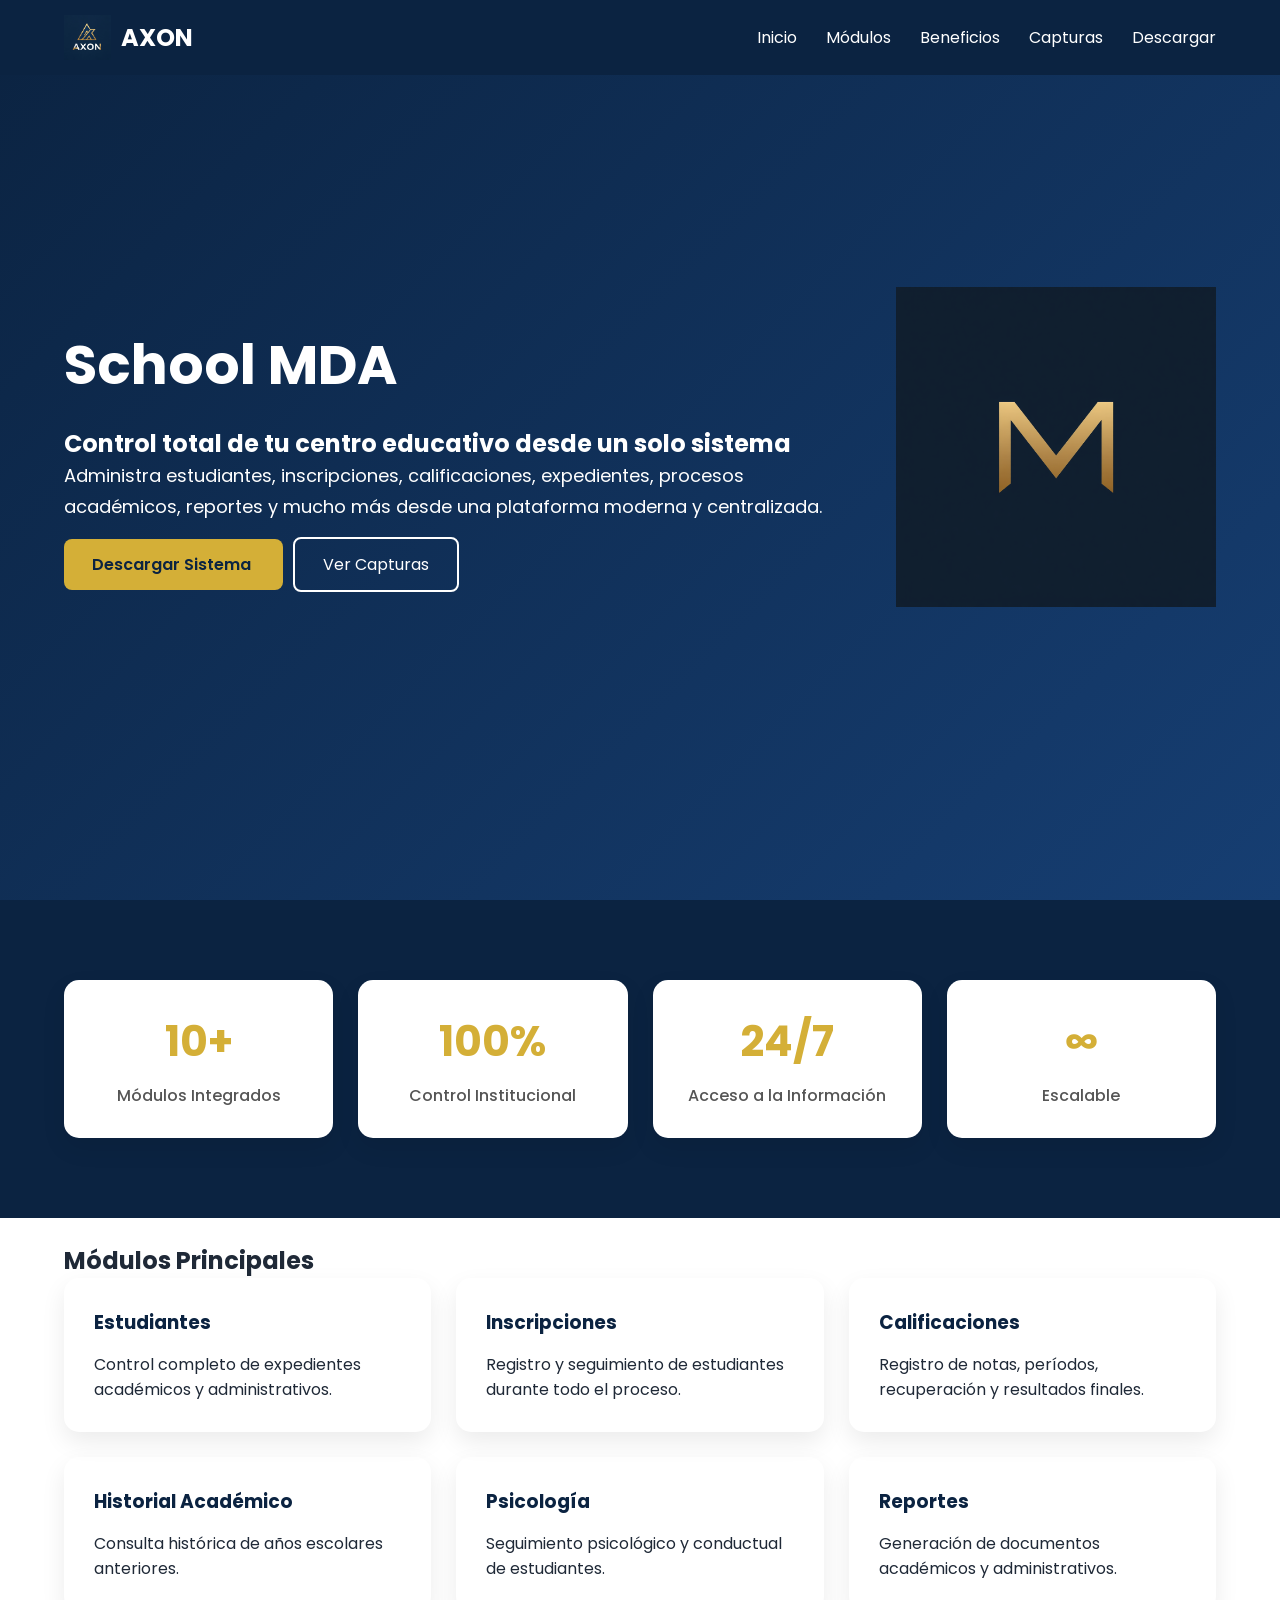
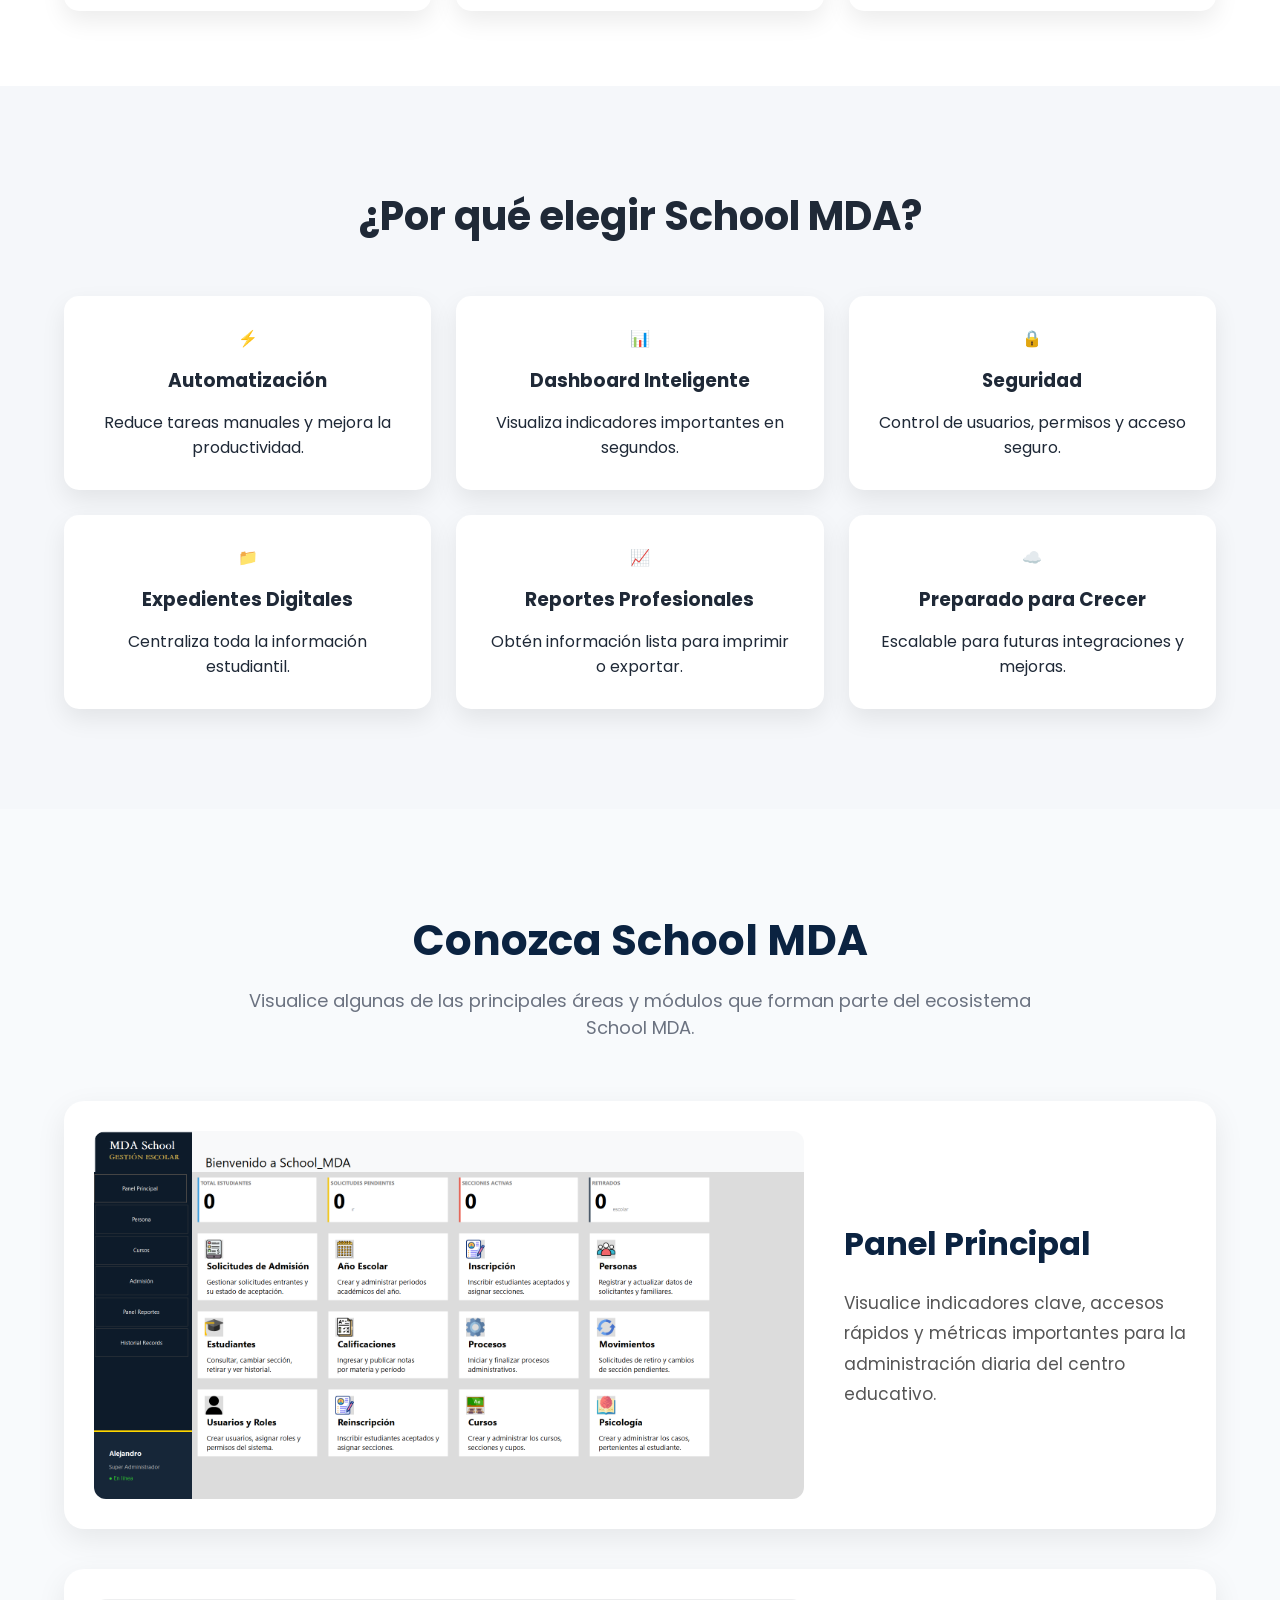
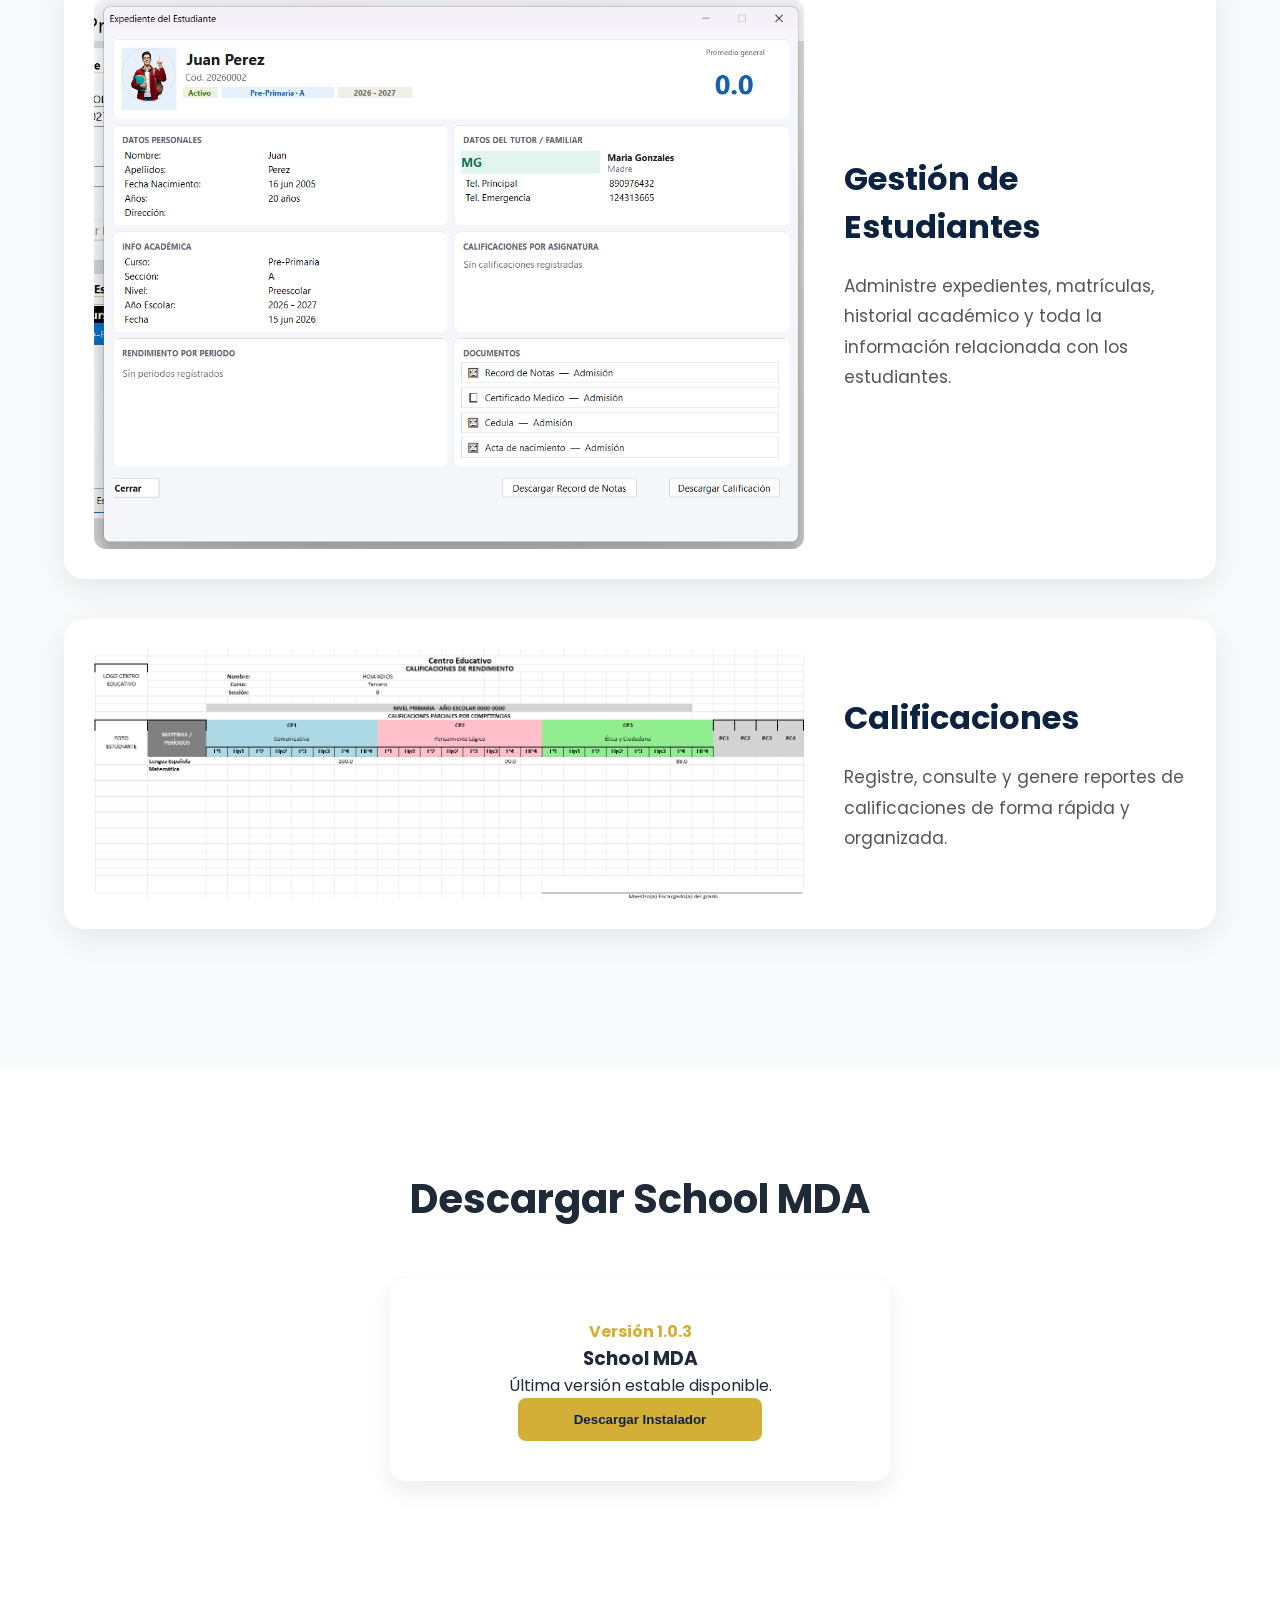
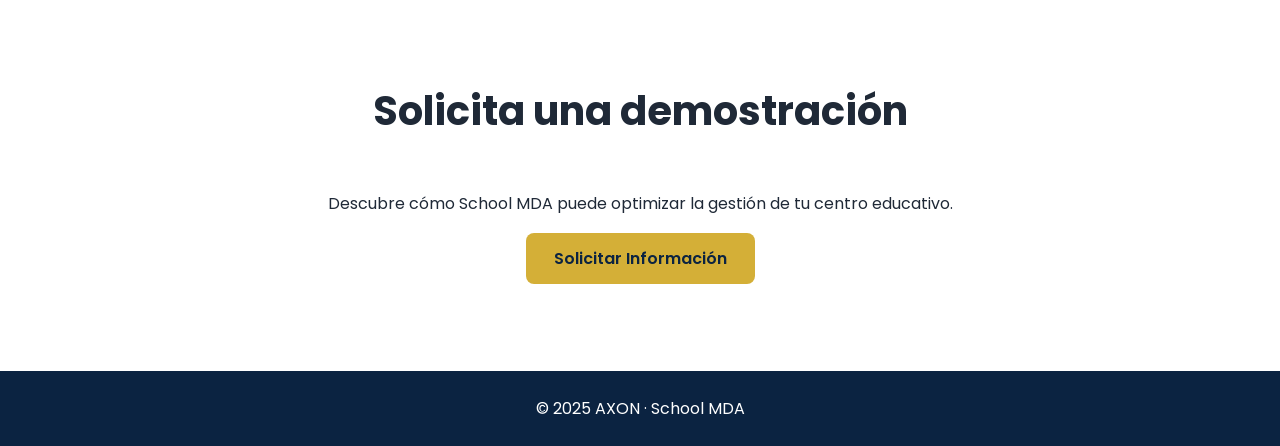
==== commit 0900d3ad: "Update school-mda.html" ====
--- a/proyectos/school-mda.html
+++ b/proyectos/school-mda.html
@@ -290,7 +290,7 @@
             <div class="update-card">
 
                 <span class="version">
-                    Versión 1.0.1
+                    Versión 1.0.3
                 </span>
 
                 <h3>School MDA</h3>
@@ -302,7 +302,7 @@
 
                 <button class="btn-primary">
                     <a
-                    href="https://github.com/Zeus200122/School_MDA-Releases/releases/download/v1.0.1/School_MDA_Installer_v1.0.1.exe"
+                    href="https://github.com/Zeus200122/School_MDA-Releases/releases/download/v1.0.3/School_MDA_Installer_v1.0.3.exe"
                     class="btn-primary">
 
                     Descargar Instalador
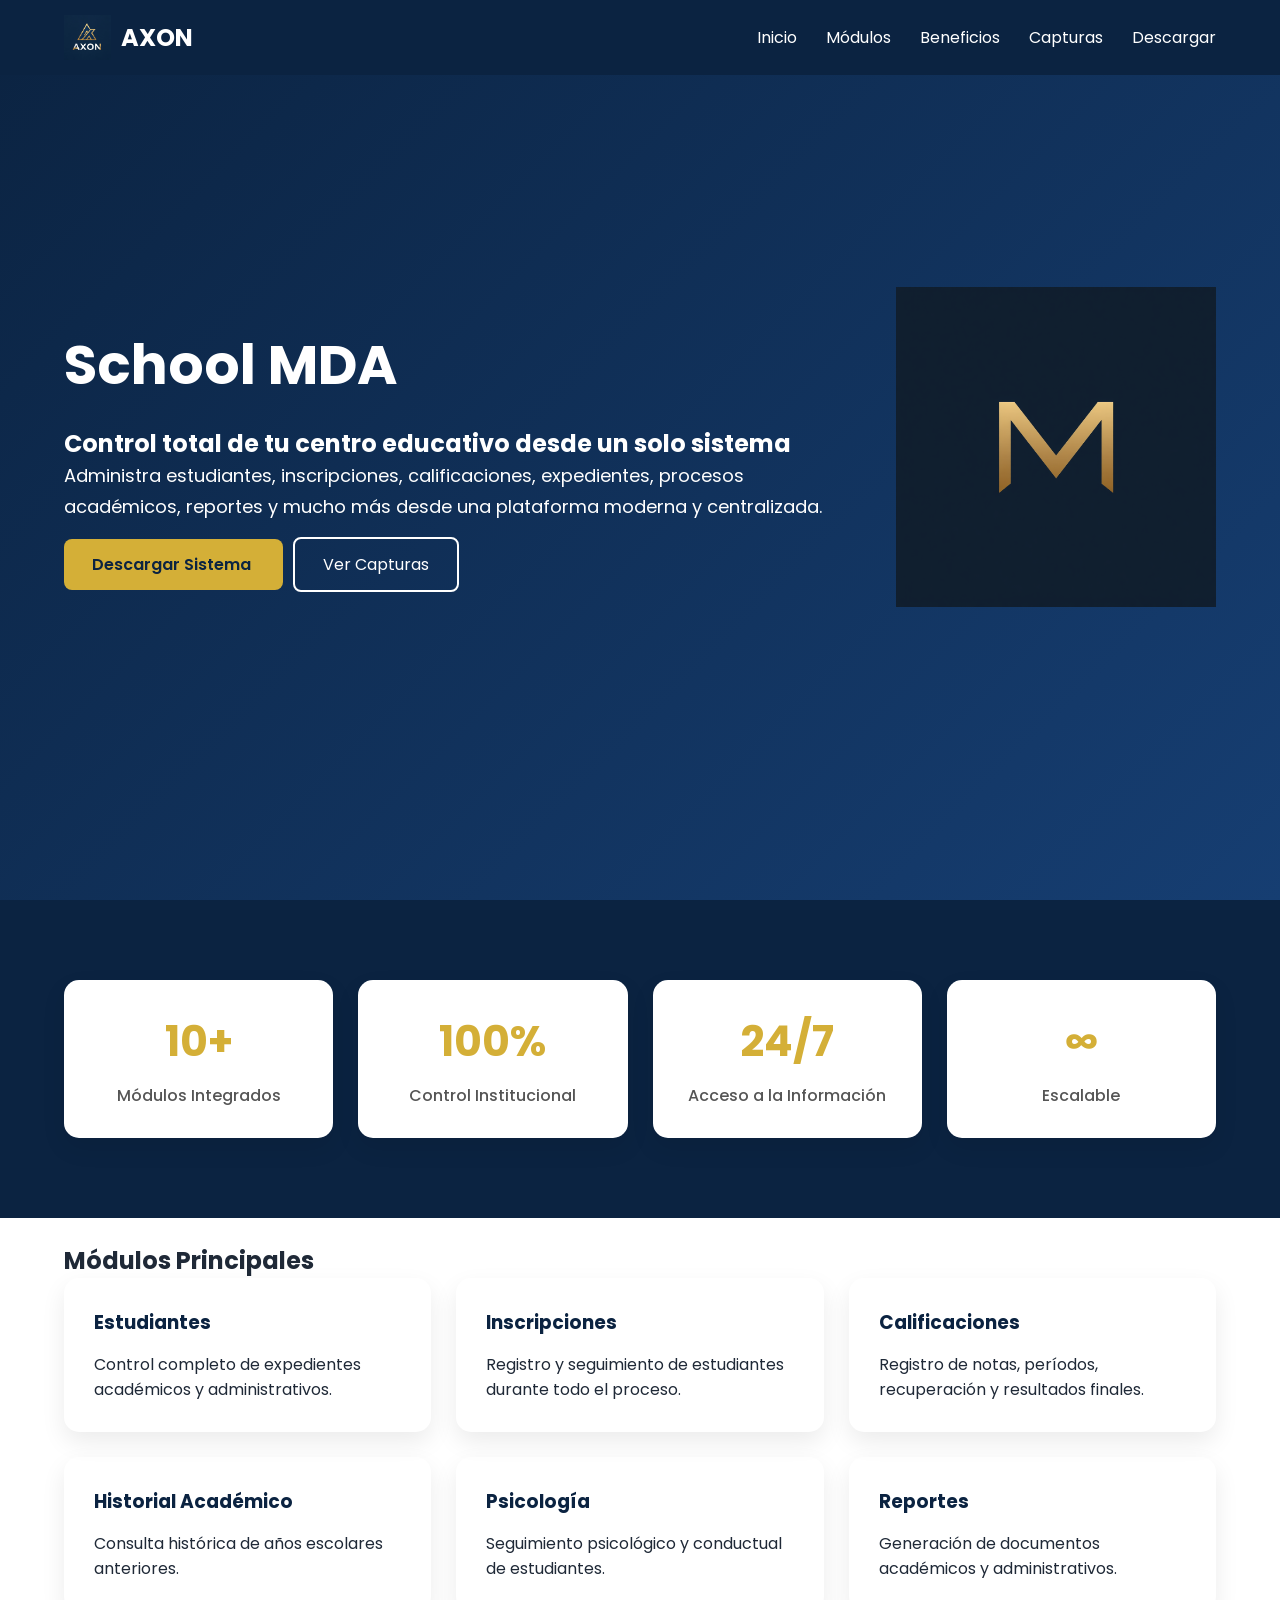
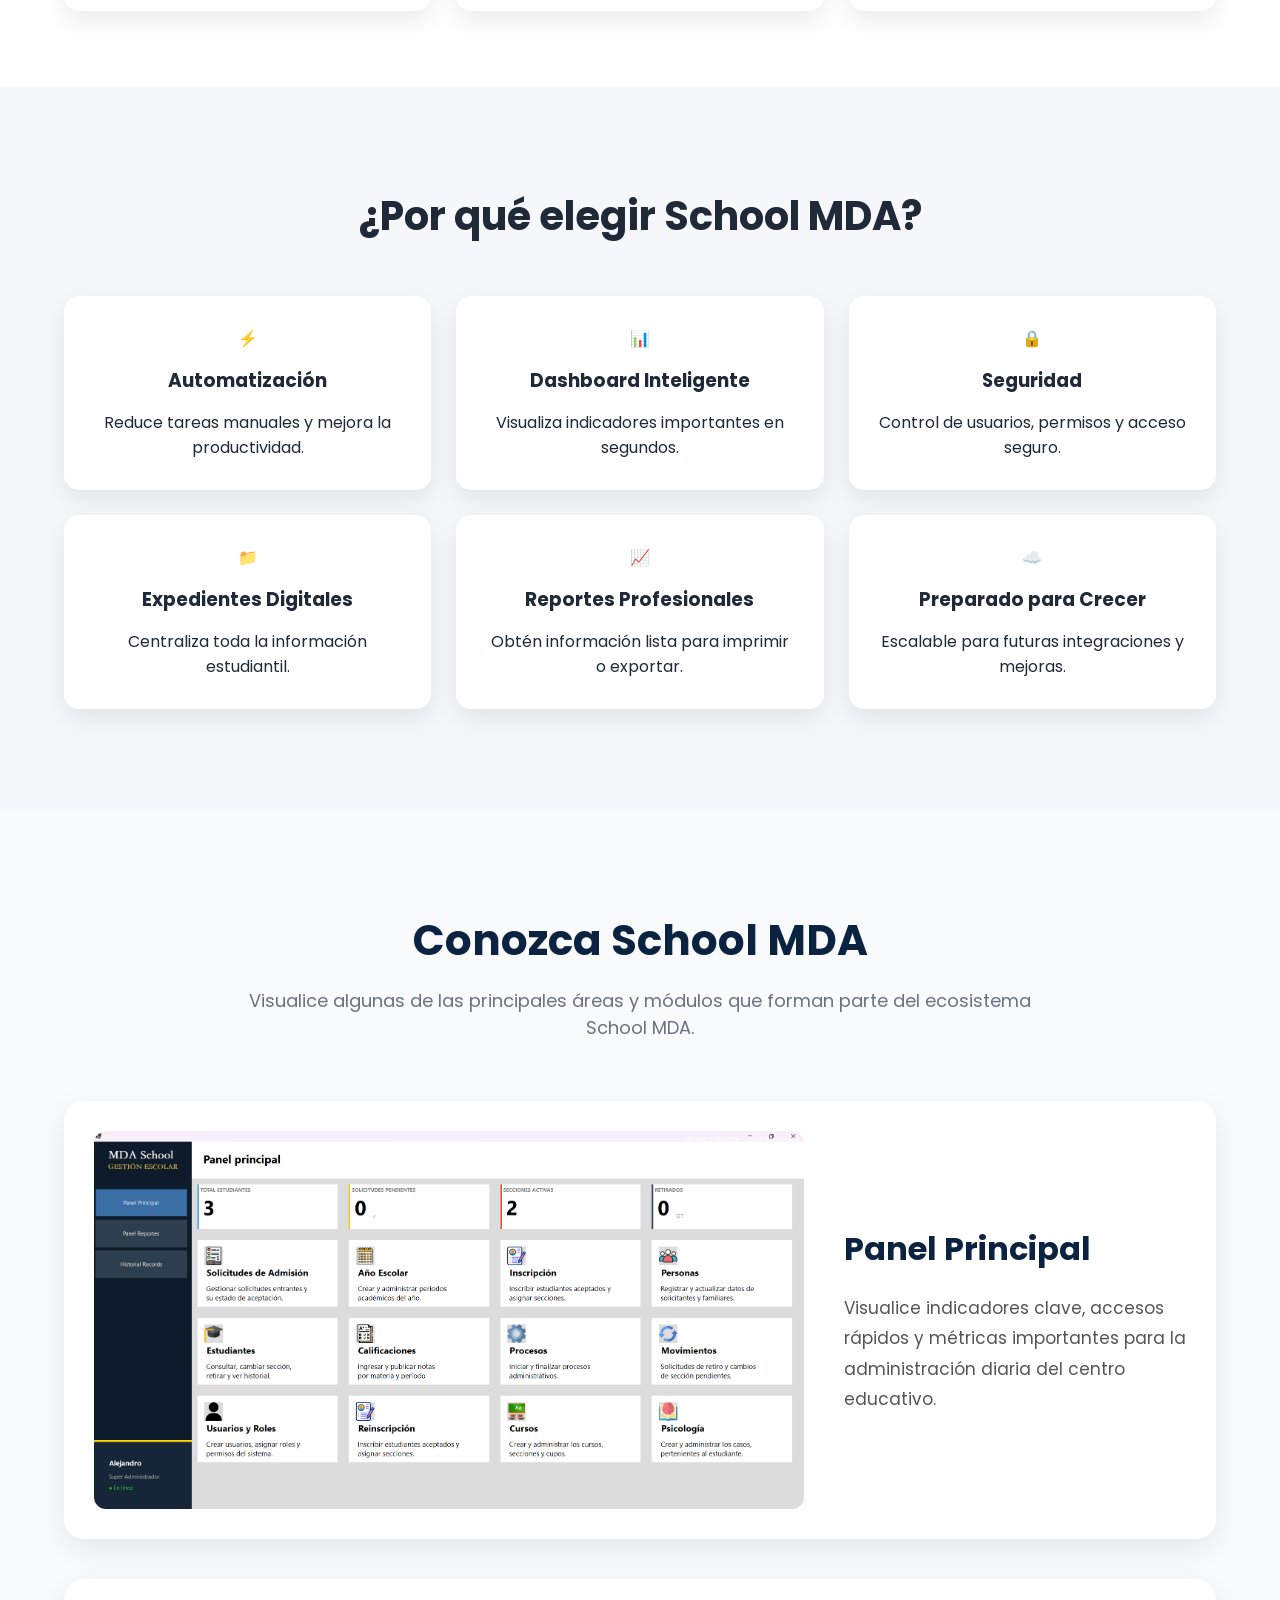
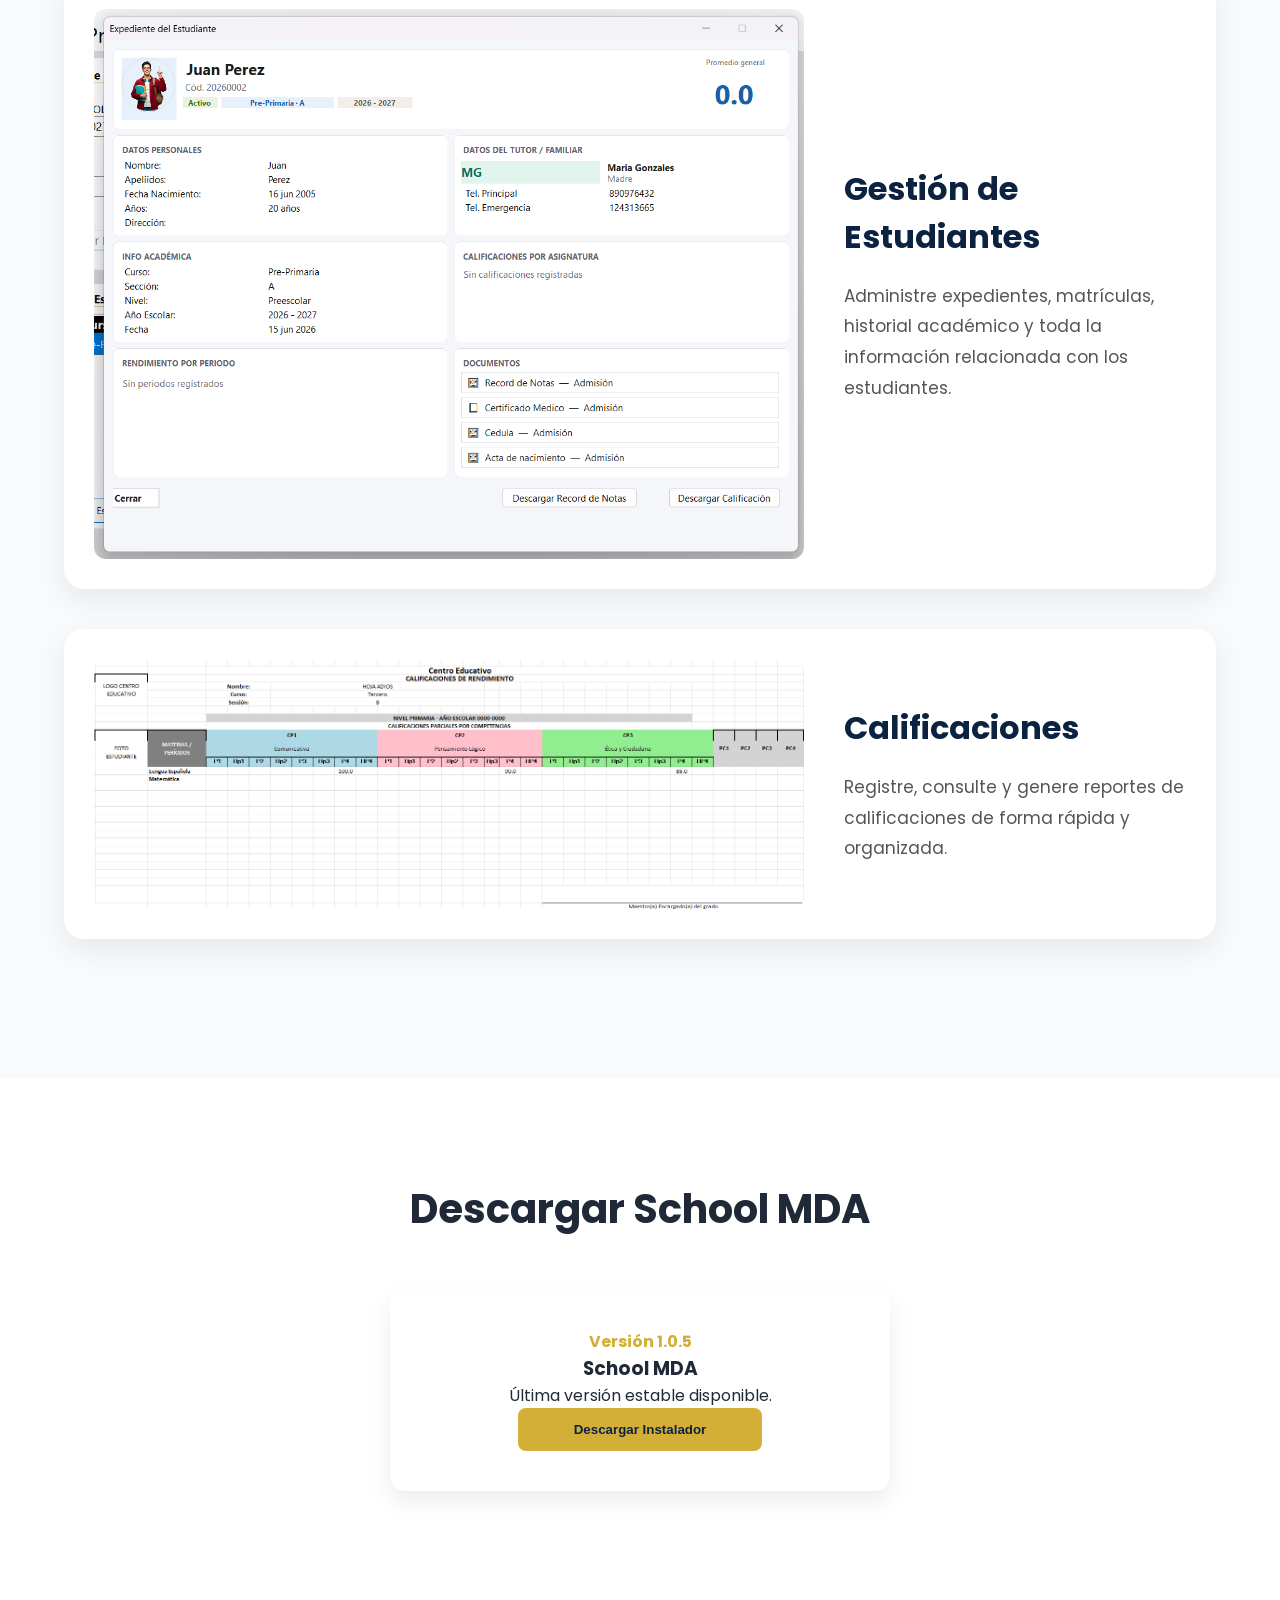
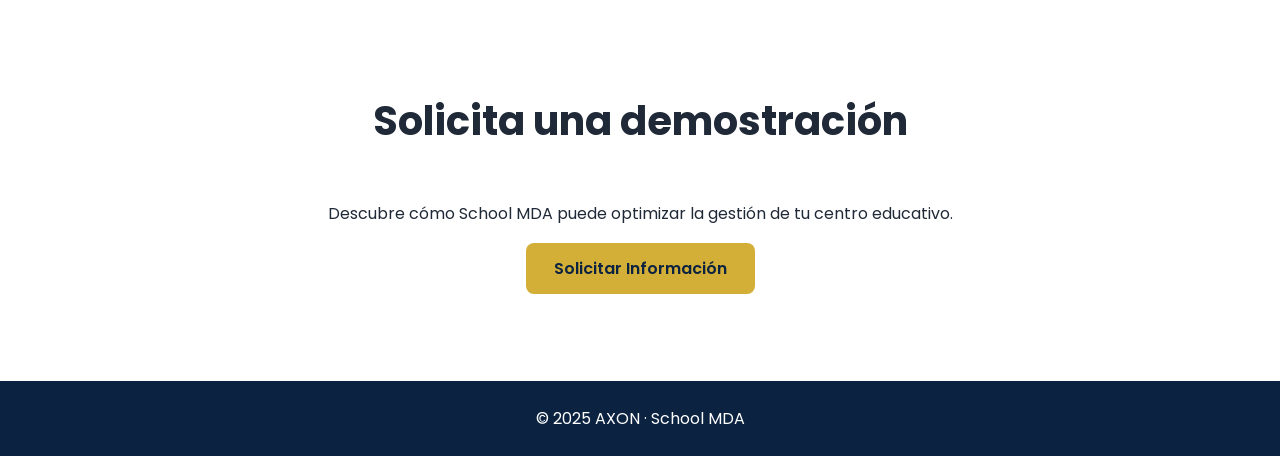
==== commit 60f3594d: "Update school-mda.html" ====
--- a/proyectos/school-mda.html
+++ b/proyectos/school-mda.html
@@ -290,7 +290,7 @@
             <div class="update-card">
 
                 <span class="version">
-                    Versión 1.0.3
+                    Versión 1.0.5
                 </span>
 
                 <h3>School MDA</h3>
@@ -302,7 +302,7 @@
 
                 <button class="btn-primary">
                     <a
-                    href="https://github.com/Zeus200122/School_MDA-Releases/releases/download/v1.0.3/School_MDA_Installer_v1.0.3.exe"
+                    href="https://github.com/Zeus200122/School_MDA-Releases/releases/download/v1.0.5/School_MDA_Installer_v1.0.5.exe"
                     class="btn-primary">
 
                     Descargar Instalador
